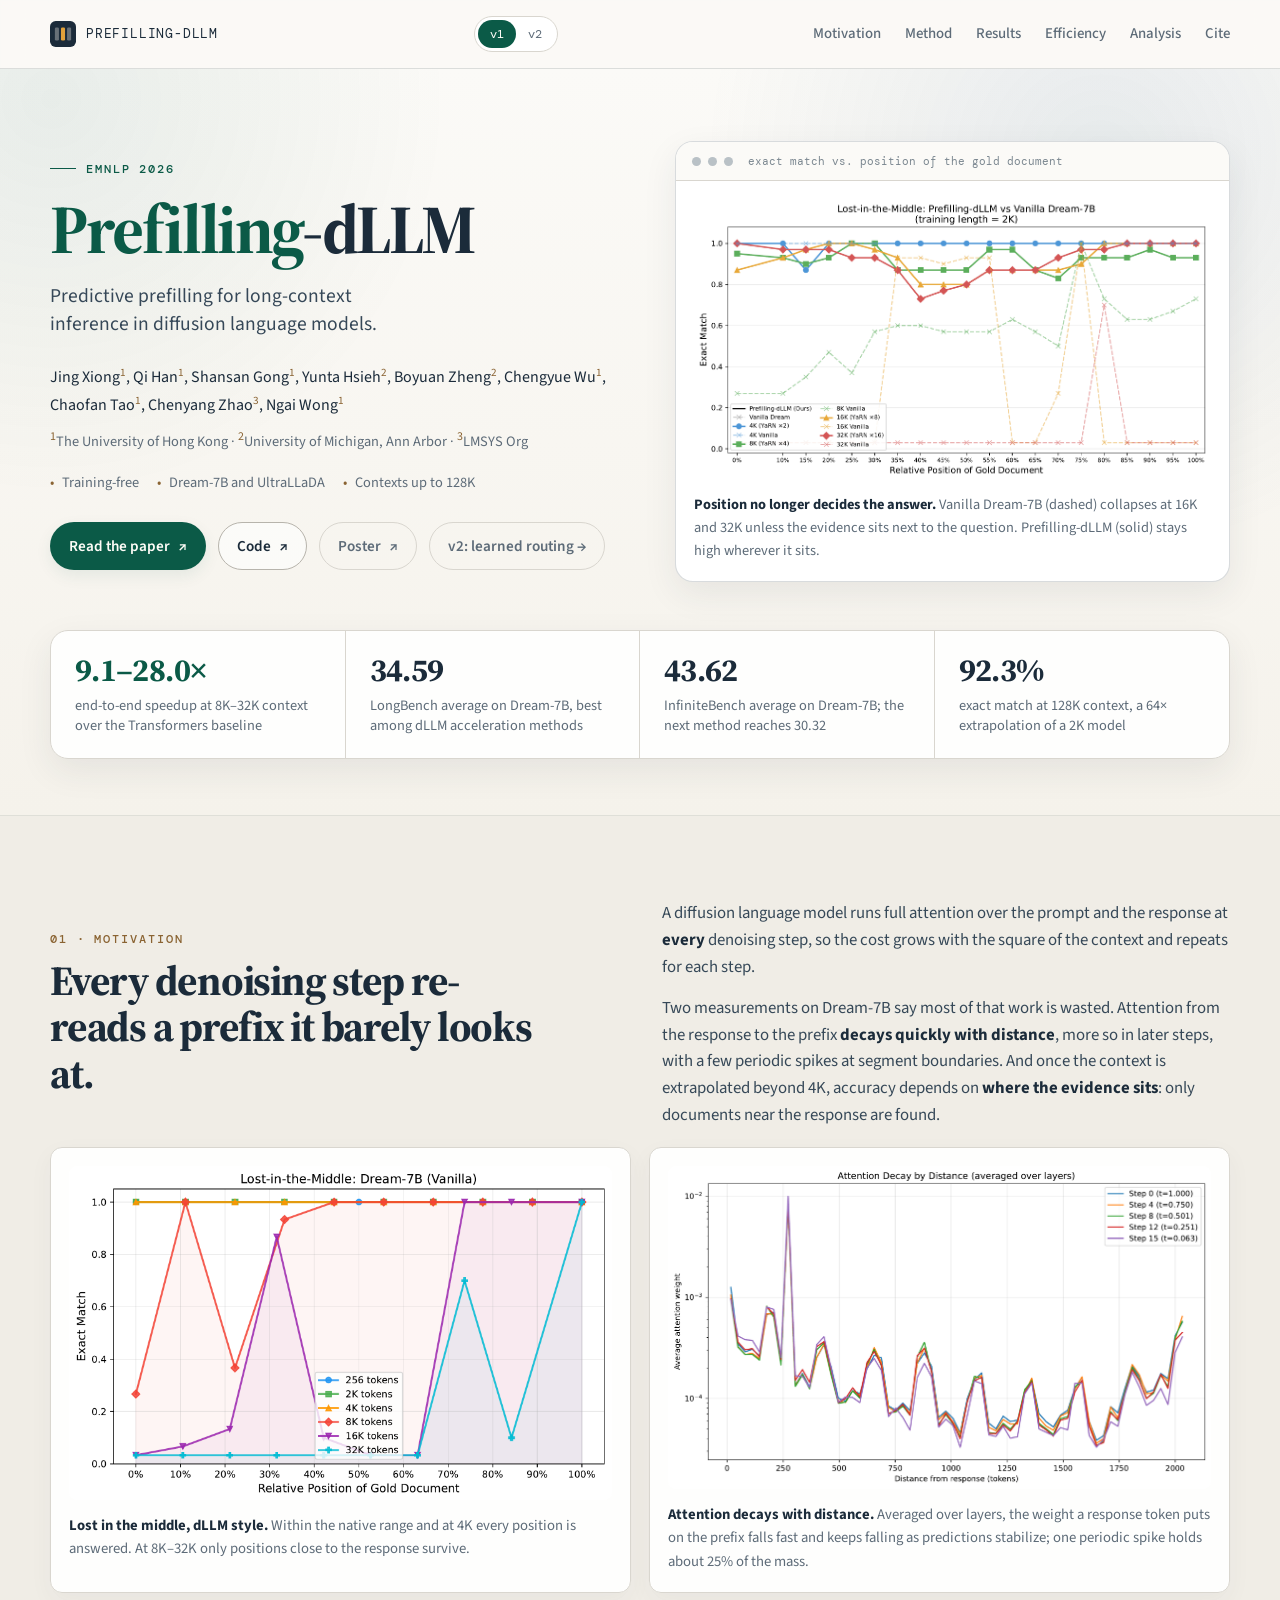
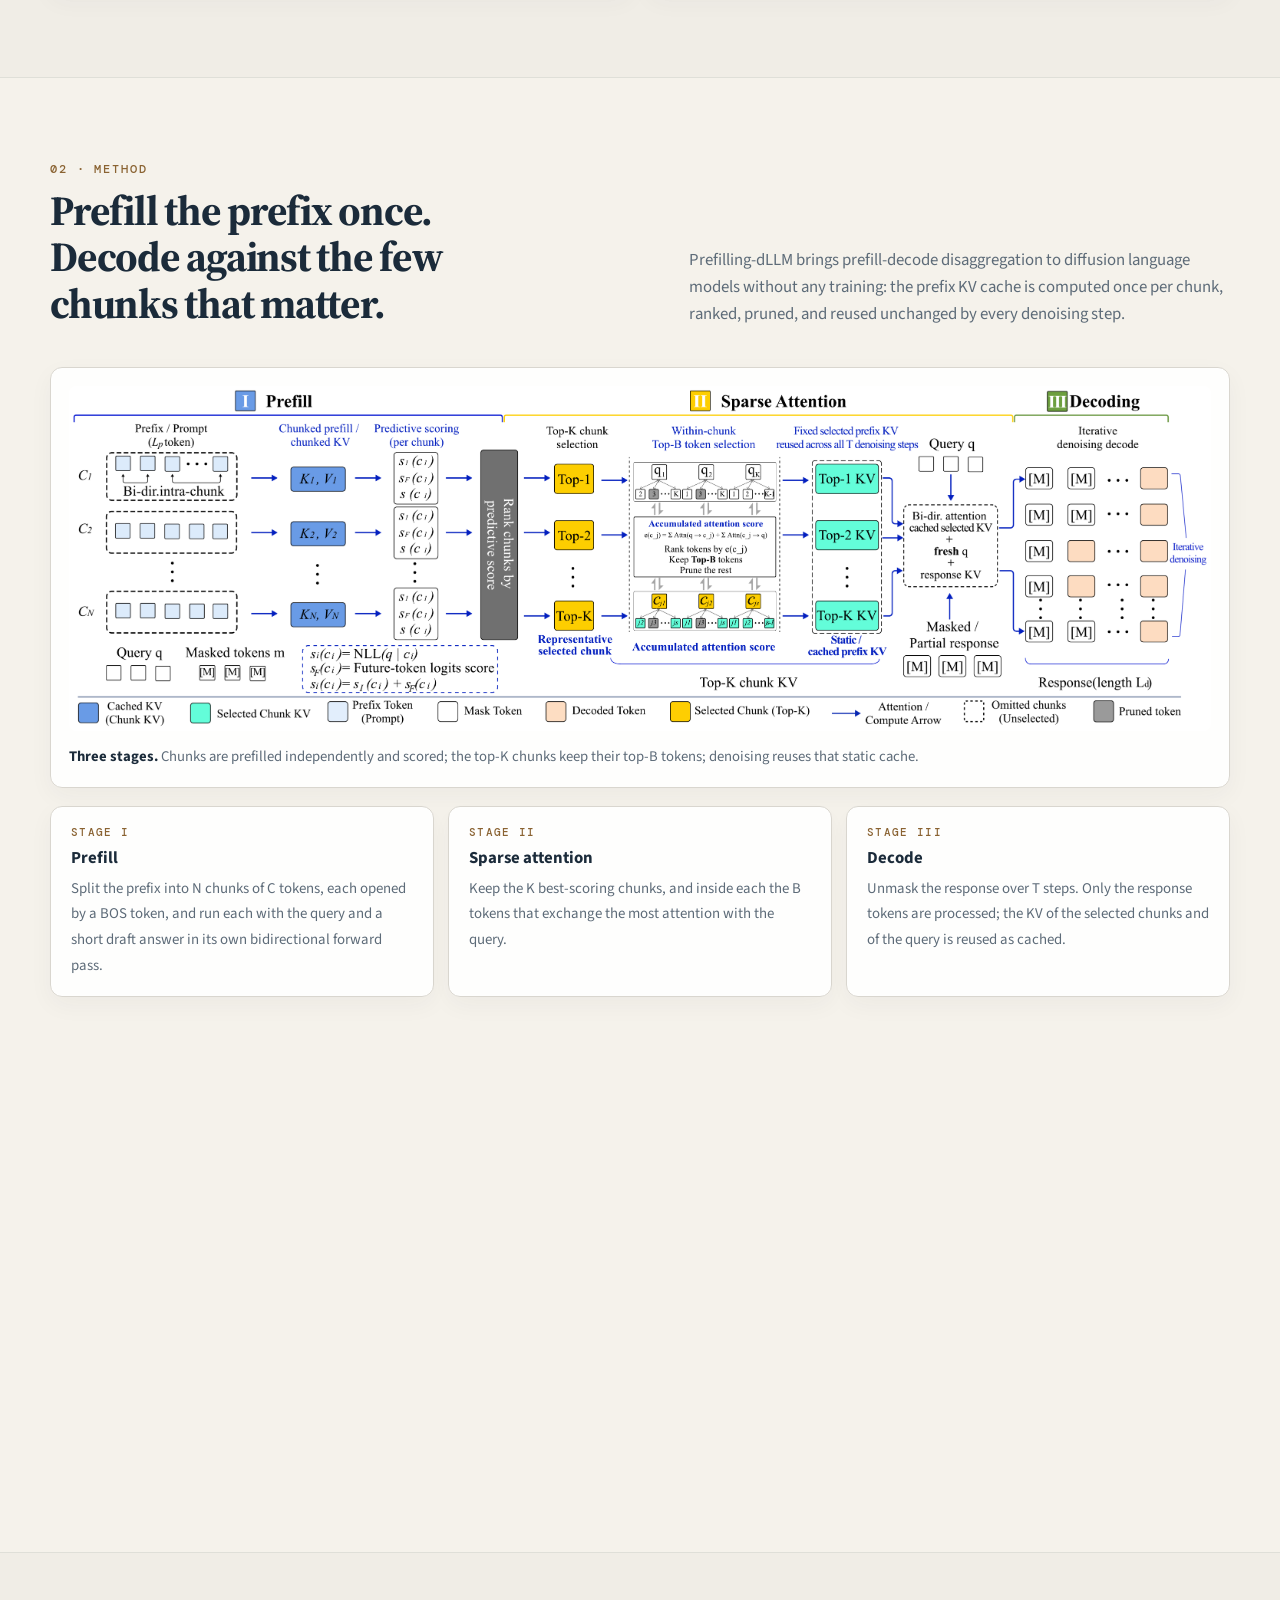
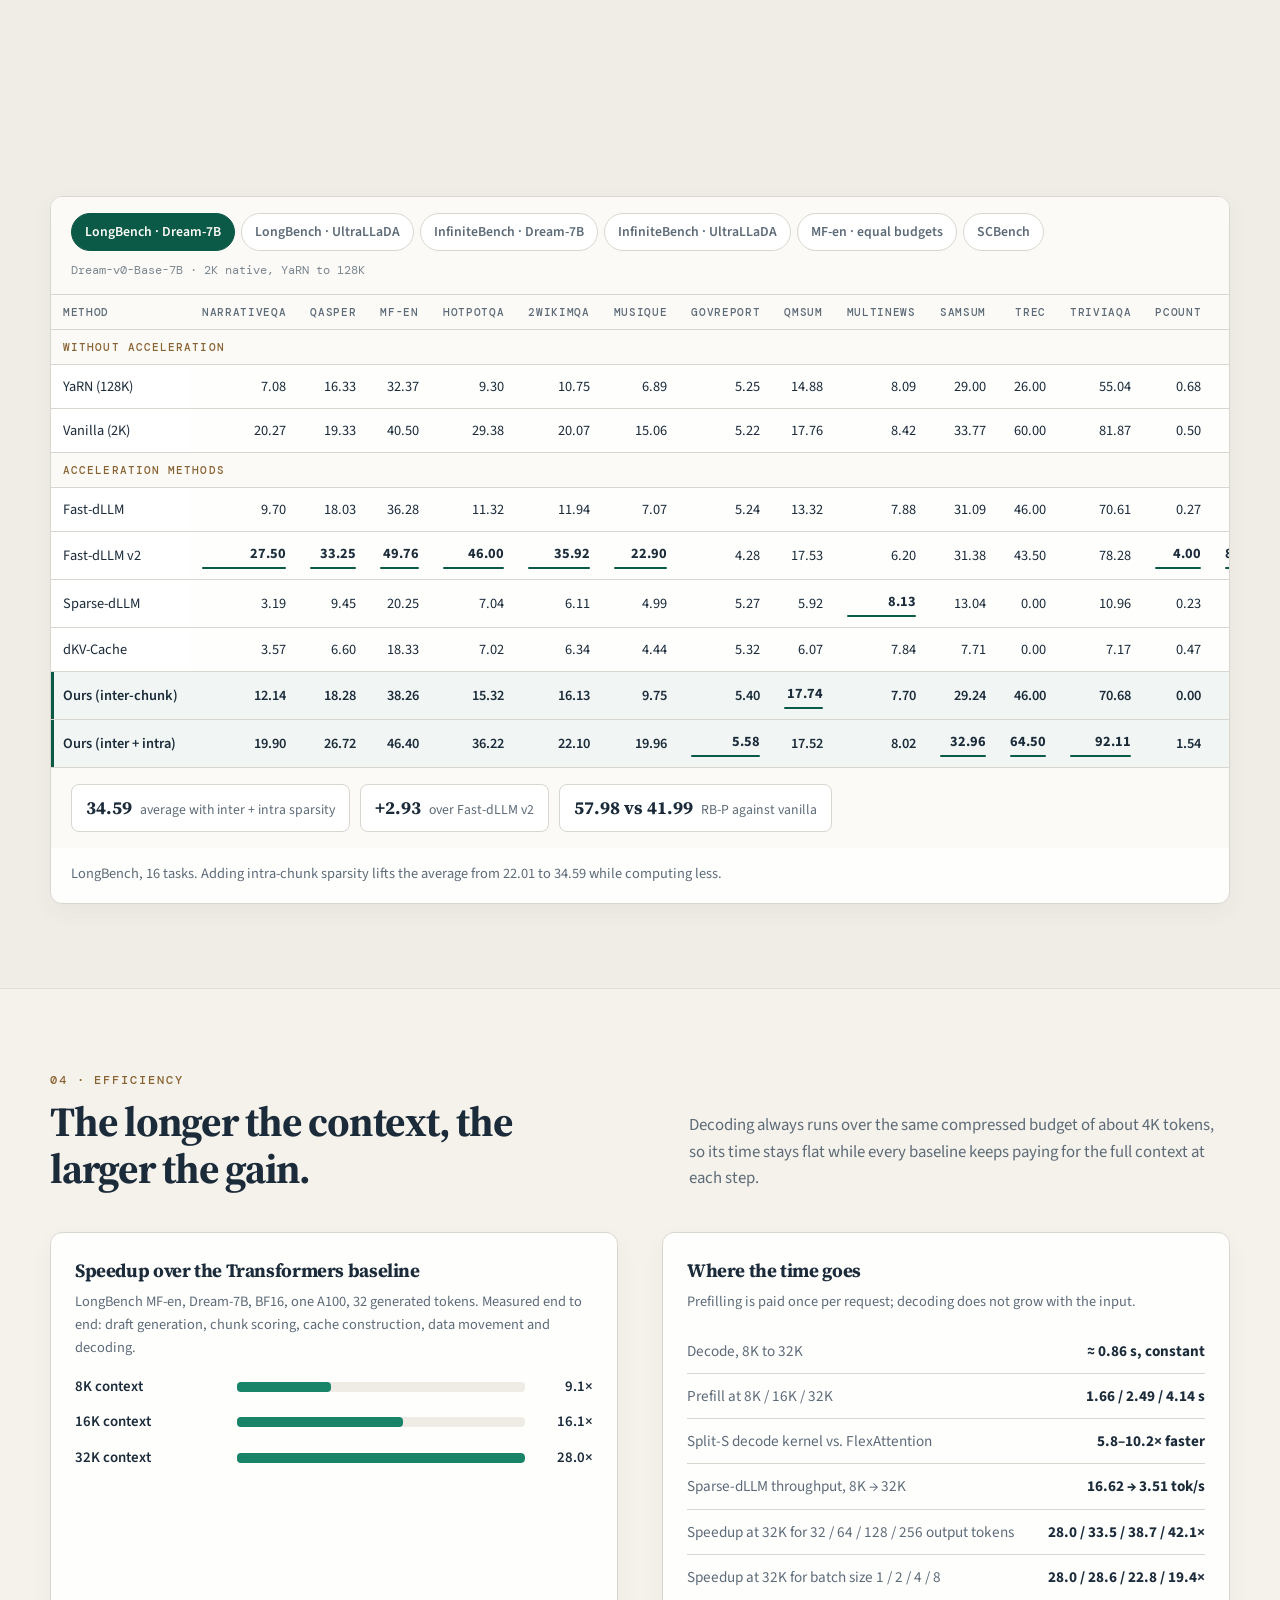
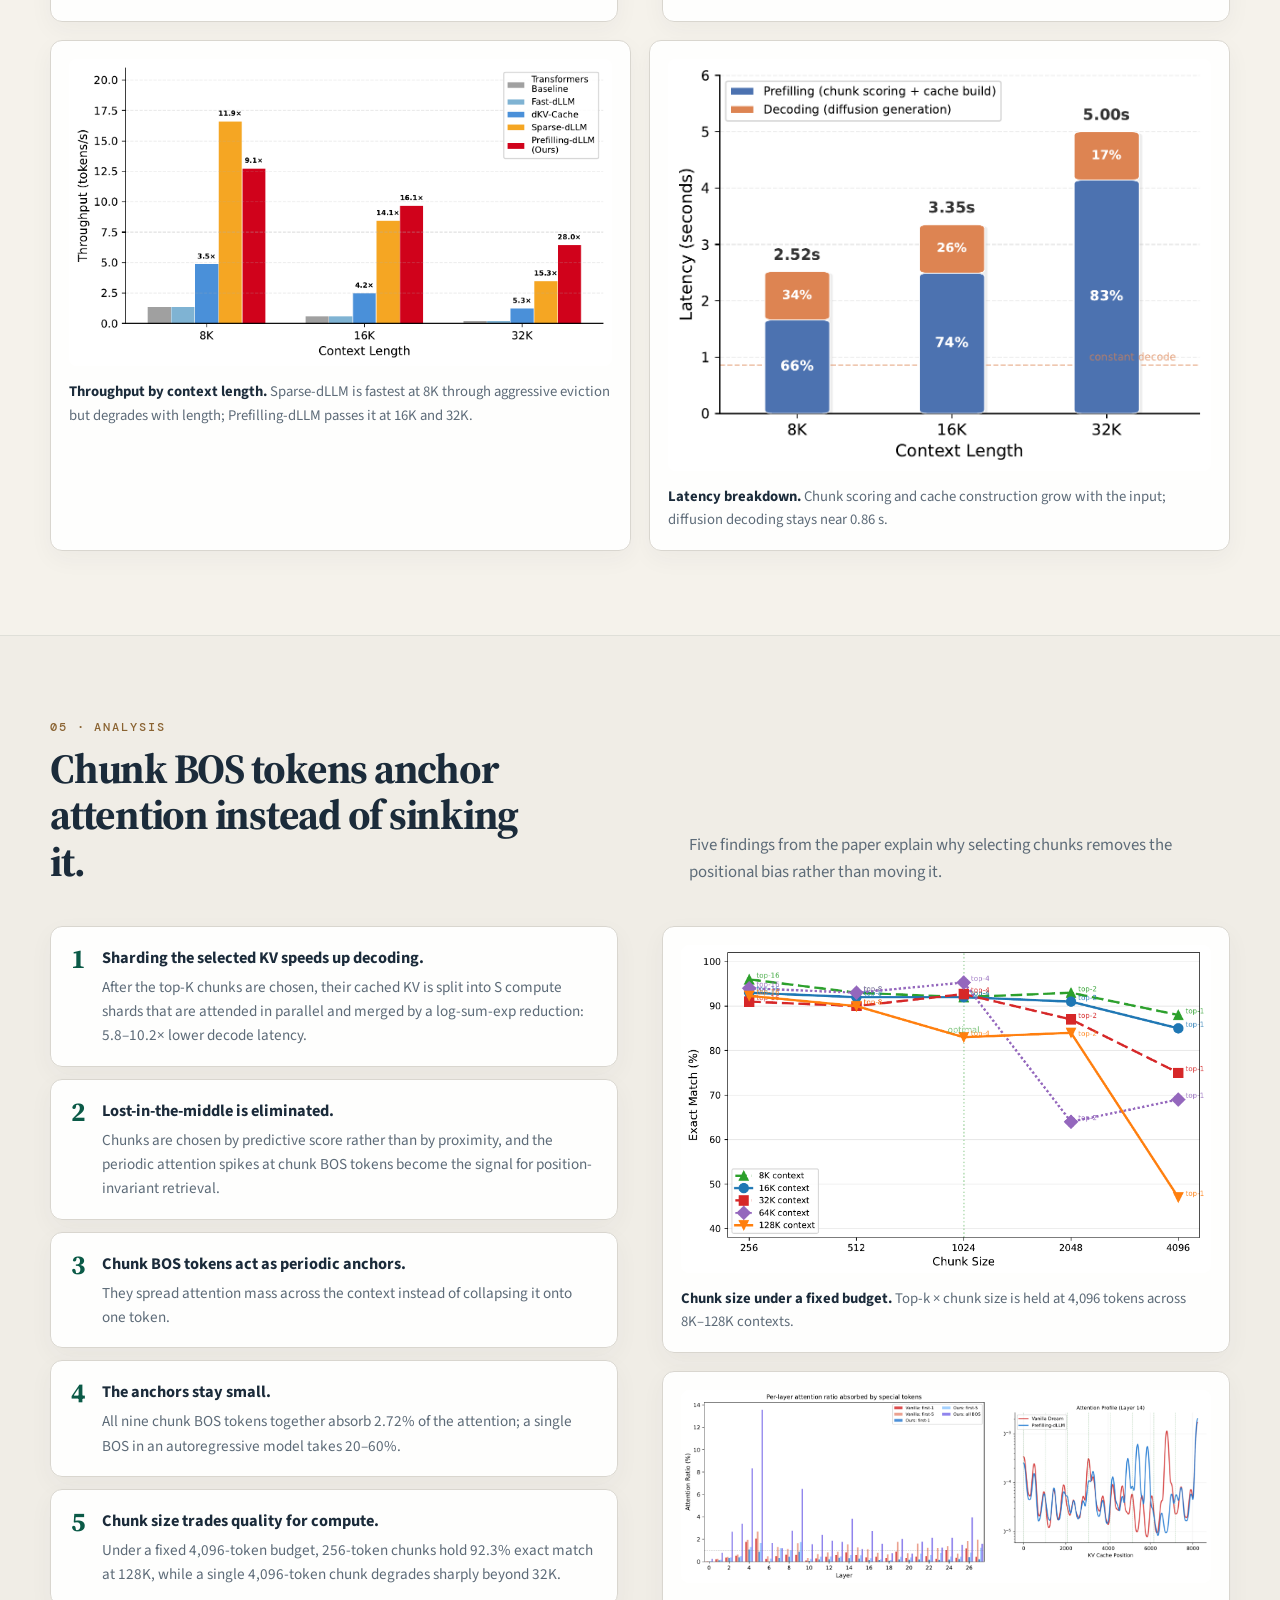
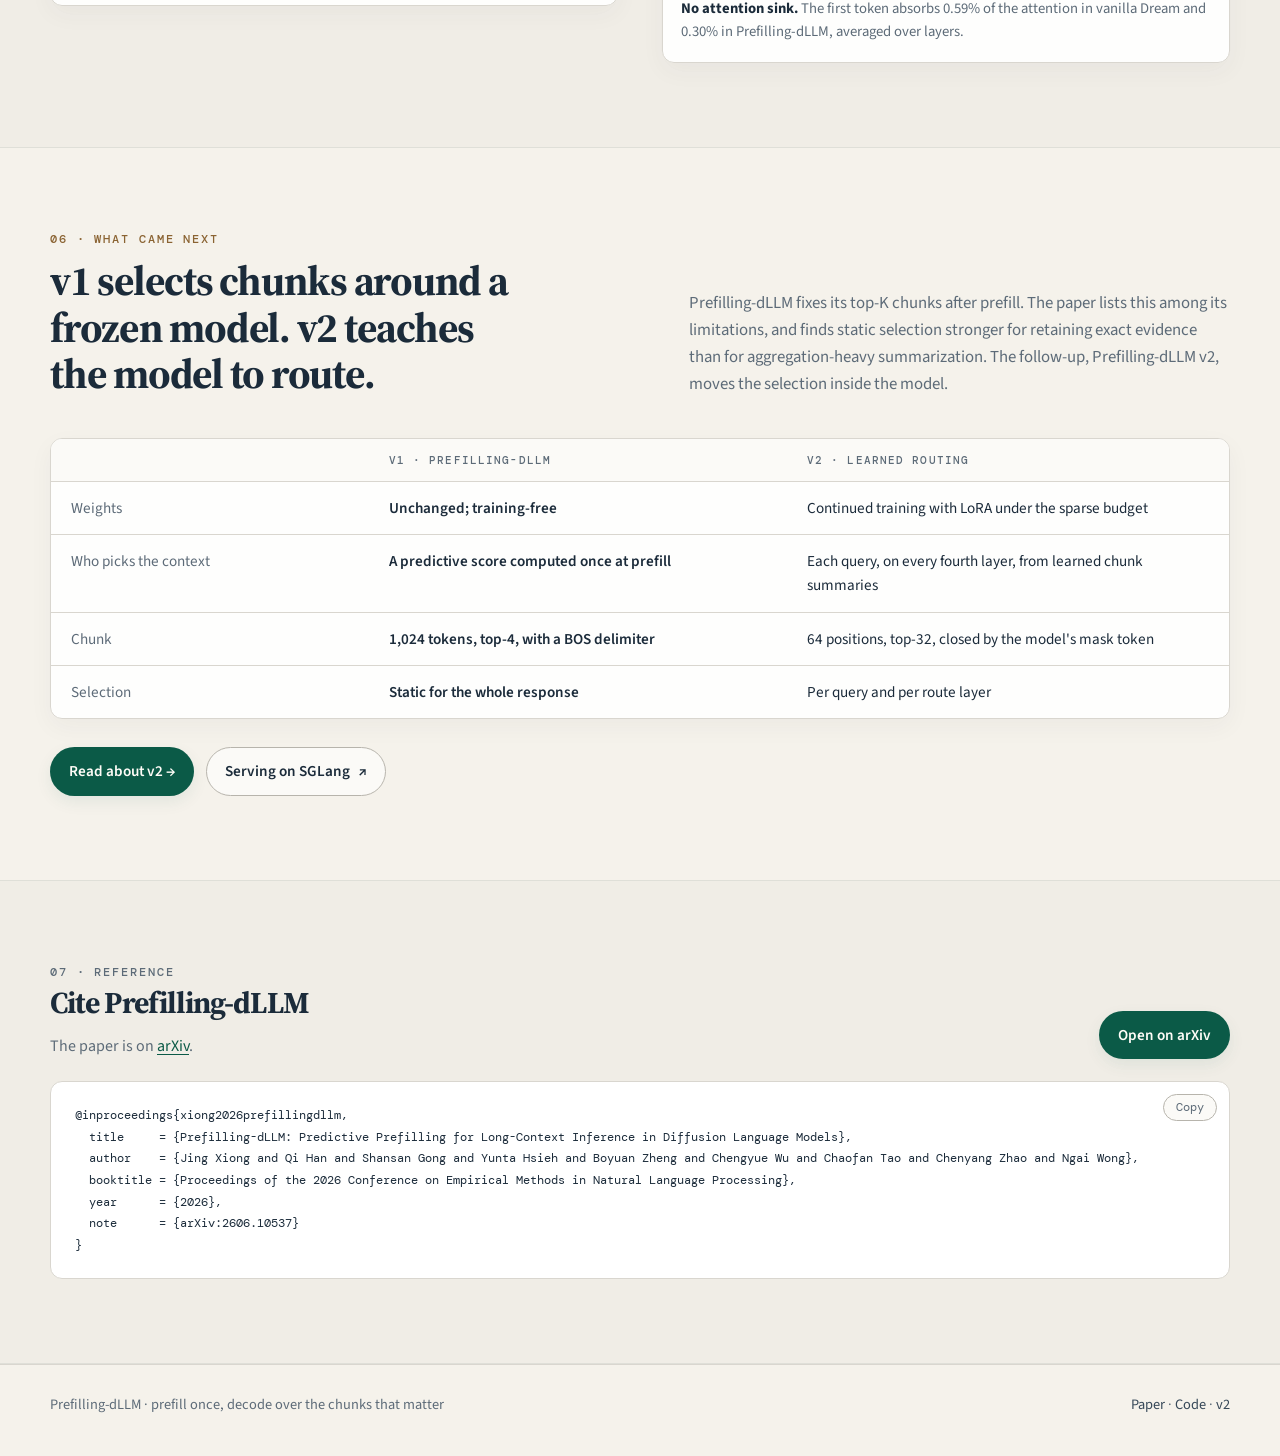
==== index.html @ 4549645a "Add the Prefilling-dLLM project page Two static pages that share one stylesheet and script:  - index" ====
<!doctype html>
<html lang="en">
<head>
  <meta charset="utf-8">
  <meta name="viewport" content="width=device-width, initial-scale=1">
  <meta name="description" content="Prefilling-dLLM: a training-free prefill-decode framework that caches chunked prefix KV once and decodes diffusion language models over the top-K chunks.">
  <meta name="theme-color" content="#f5f2eb">
  <title>Prefilling-dLLM · Predictive Prefilling for Long-Context Diffusion LMs</title>
  <link rel="icon" type="image/svg+xml" href="./static/images/mark.svg">
  <link rel="stylesheet" href="./static/css/site.css?v=2">
</head>
<body class="v1">
  <header class="site-nav">
    <div class="nav-inner">
      <a class="brand" href="#top" aria-label="Prefilling-dLLM home">
        <img src="./static/images/mark.svg" alt="">
        <span>Prefilling-dLLM</span>
      </a>
      <div class="version-switch" aria-label="Paper version">
        <a href="./" aria-current="page">v1</a>
        <a href="./v2/">v2</a>
      </div>
      <button class="nav-toggle" type="button" aria-label="Toggle navigation" aria-expanded="false"><span></span></button>
      <nav class="nav-links" aria-label="Primary navigation">
        <a href="#motivation">Motivation</a>
        <a href="#method">Method</a>
        <a href="#results">Results</a>
        <a href="#efficiency">Efficiency</a>
        <a href="#analysis">Analysis</a>
        <a href="#cite">Cite</a>
      </nav>
    </div>
  </header>

  <main id="top">
    <section class="hero">
      <div class="hero-inner hero-grid">
        <div class="hero-copy reveal">
          <p class="eyebrow">EMNLP 2026</p>
          <h1><span class="accent">Prefilling</span>-dLLM</h1>
          <p class="hero-subtitle">Predictive prefilling for long-context inference in diffusion language models.</p>
          <p class="author-list" aria-label="Authors">
            Jing Xiong<sup>1</sup>, Qi Han<sup>1</sup>, Shansan Gong<sup>1</sup>, Yunta Hsieh<sup>2</sup>, Boyuan Zheng<sup>2</sup>,
            Chengyue Wu<sup>1</sup>, Chaofan Tao<sup>1</sup>, Chenyang Zhao<sup>3</sup>, Ngai Wong<sup>1</sup>
          </p>
          <p class="affiliations"><sup>1</sup>The University of Hong Kong · <sup>2</sup>University of Michigan, Ann Arbor · <sup>3</sup>LMSYS Org</p>
          <div class="hero-meta" aria-label="Paper facts">
            <span>Training-free</span>
            <span>Dream-7B and UltraLLaDA</span>
            <span>Contexts up to 128K</span>
          </div>
          <div class="hero-actions">
            <a class="button button-primary" href="https://arxiv.org/abs/2606.10537" target="_blank" rel="noopener noreferrer">Read the paper <span aria-hidden="true">↗</span></a>
            <a class="button button-ghost" href="https://github.com/menik1126/Prefilling-dLLM" target="_blank" rel="noopener noreferrer">Code <span aria-hidden="true">↗</span></a>
            <a class="button button-subtle" href="./static/files/prefilling-dllm-poster.pdf" target="_blank" rel="noopener">Poster <span aria-hidden="true">↗</span></a>
            <a class="button button-subtle" href="./v2/">v2: learned routing →</a>
          </div>
        </div>

        <div class="hero-visual reveal">
          <div class="visual-shell">
            <div class="window-bar" aria-hidden="true">
              <span class="window-dot"></span><span class="window-dot"></span><span class="window-dot"></span>
              <span class="window-label">exact match vs. position of the gold document</span>
            </div>
            <figure>
              <img src="./static/images/v1/lim-ours.png" alt="Exact-match accuracy by gold-document position for Prefilling-dLLM (solid lines) and vanilla Dream-7B (dashed lines) at 4K to 32K context">
              <figcaption class="visual-caption"><strong>Position no longer decides the answer.</strong> Vanilla Dream-7B (dashed) collapses at 16K and 32K unless the evidence sits next to the question. Prefilling-dLLM (solid) stays high wherever it sits.</figcaption>
            </figure>
          </div>
        </div>
      </div>

      <div class="stat-strip reveal" aria-label="Headline results">
        <div class="stat"><span class="stat-value"><em>9.1–28.0×</em></span><span class="stat-label">end-to-end speedup at 8K–32K context over the Transformers baseline</span></div>
        <div class="stat"><span class="stat-value">34.59</span><span class="stat-label">LongBench average on Dream-7B, best among dLLM acceleration methods</span></div>
        <div class="stat"><span class="stat-value">43.62</span><span class="stat-label">InfiniteBench average on Dream-7B; the next method reaches 30.32</span></div>
        <div class="stat"><span class="stat-value">92.3%</span><span class="stat-label">exact match at 128K context, a 64× extrapolation of a 2K model</span></div>
      </div>
    </section>

    <section class="section section-band" id="motivation">
      <div class="section-inner">
        <div class="split-grid">
          <div class="reveal">
            <p class="section-kicker">01 · Motivation</p>
            <h2 class="section-title">Every denoising step re-reads a prefix it barely looks at.</h2>
          </div>
          <div class="prose reveal">
            <p>A diffusion language model runs full attention over the prompt and the response at <strong>every</strong> denoising step, so the cost grows with the square of the context and repeats for each step.</p>
            <p>Two measurements on Dream-7B say most of that work is wasted. Attention from the response to the prefix <strong>decays quickly with distance</strong>, more so in later steps, with a few periodic spikes at segment boundaries. And once the context is extrapolated beyond 4K, accuracy depends on <strong>where the evidence sits</strong>: only documents near the response are found.</p>
          </div>
        </div>
        <div class="figure-grid">
          <figure class="figure-card card reveal">
            <img src="./static/images/v1/lim-vanilla.png" alt="Exact match of vanilla Dream-7B by relative position of the gold document, for context lengths from 256 tokens to 32K">
            <figcaption><strong>Lost in the middle, dLLM style.</strong> Within the native range and at 4K every position is answered. At 8K–32K only positions close to the response survive.</figcaption>
          </figure>
          <figure class="figure-card card reveal">
            <img src="./static/images/v1/attention-decay.png" alt="Average attention weight from response tokens to prefix tokens as a function of distance, at five denoising steps">
            <figcaption><strong>Attention decays with distance.</strong> Averaged over layers, the weight a response token puts on the prefix falls fast and keeps falling as predictions stabilize; one periodic spike holds about 25% of the mass.</figcaption>
          </figure>
        </div>
      </div>
    </section>

    <section class="section" id="method">
      <div class="section-inner">
        <div class="section-heading-row reveal">
          <div>
            <p class="section-kicker">02 · Method</p>
            <h2 class="section-title">Prefill the prefix once. Decode against the few chunks that matter.</h2>
          </div>
          <p class="section-intro">Prefilling-dLLM brings prefill-decode disaggregation to diffusion language models without any training: the prefix KV cache is computed once per chunk, ranked, pruned, and reused unchanged by every denoising step.</p>
        </div>

        <figure class="figure-card card reveal">
          <img src="./static/images/v1/pipeline.png" alt="Overview of Prefilling-dLLM: chunked prefill with predictive scoring, top-K chunk and top-B token selection, and iterative denoising over the cached KV">
          <figcaption><strong>Three stages.</strong> Chunks are prefilled independently and scored; the top-K chunks keep their top-B tokens; denoising reuses that static cache.</figcaption>
        </figure>

        <div class="step-row" aria-label="Stages">
          <div class="step card reveal"><span class="step-no">STAGE I</span><strong>Prefill</strong><span class="step-text">Split the prefix into N chunks of C tokens, each opened by a BOS token, and run each with the query and a short draft answer in its own bidirectional forward pass.</span></div>
          <div class="step card reveal"><span class="step-no">STAGE II</span><strong>Sparse attention</strong><span class="step-text">Keep the K best-scoring chunks, and inside each the B tokens that exchange the most attention with the query.</span></div>
          <div class="step card reveal"><span class="step-no">STAGE III</span><strong>Decode</strong><span class="step-text">Unmask the response over T steps. Only the response tokens are processed; the KV of the selected chunks and of the query is reused as cached.</span></div>
        </div>

        <div class="complexity card reveal" aria-label="Complexity">
          <span>O((L<sub>p</sub> + L<sub>q</sub> + L<sub>d</sub>)² · T)</span>
          <span class="arrow" aria-hidden="true">→</span>
          <span>O(N(C + L<sub>q</sub> + |m|)² + (L<sub>d</sub>² + K·C) · T)</span>
          <span class="note">The first term is chunk scoring and cache construction with the query and the draft answer m; the second is denoising over the selected prefix cache. The per-step cost no longer depends on the prefix length L<sub>p</sub>.</span>
        </div>

        <div class="feature-grid">
          <article class="feature-card card reveal"><span class="feature-index">/ 01</span><h3>Predictive score</h3><p>A chunk is ranked by how well it predicts the query and a short draft answer: the self-information of the query given the chunk, plus the likelihood of pseudo-labels from one denoising pass. Both are length-normalized and weighted equally.</p><p class="formula">s(c) = s<sub>I</sub>(c) + s<sub>P</sub>(c)</p></article>
          <article class="feature-card card reveal"><span class="feature-index">/ 02</span><h3>Inter-chunk sparsity</h3><p>Only the top-K chunks take part in decoding, with K much smaller than N. The main Dream-7B setting keeps 4 chunks of 1,024 tokens whatever the input length.</p></article>
          <article class="feature-card card reveal"><span class="feature-index">/ 03</span><h3>Intra-chunk sparsity</h3><p>Inside a selected chunk, tokens are ranked by the attention they exchange with the query in both directions, and the top B = 512 stay in the cache.</p></article>
        </div>
      </div>
    </section>

    <section class="section section-band" id="results">
      <div class="section-inner">
        <div class="section-heading-row reveal">
          <div>
            <p class="section-kicker">03 · Results</p>
            <h2 class="section-title">Sparser attention, better answers.</h2>
          </div>
          <p class="section-intro">In autoregressive models sparse attention usually costs quality. Here, dropping most of the prefix raises it. Pick a benchmark and a base model; the underline marks the best acceleration method in each column.</p>
        </div>

        <div class="table-shell card reveal" data-table="main">
          <div class="table-toolbar">
            <div class="tabs" role="tablist" aria-label="Benchmark" data-role="tabs"></div>
            <span class="table-note"></span>
          </div>
          <div class="table-wrap"><table class="results-table" aria-label="Benchmark scores"></table></div>
          <div class="table-summary" aria-label="Summary of the selected table"></div>
          <div class="table-caption"></div>
        </div>
      </div>
    </section>

    <section class="section" id="efficiency">
      <div class="section-inner">
        <div class="section-heading-row reveal">
          <div>
            <p class="section-kicker">04 · Efficiency</p>
            <h2 class="section-title">The longer the context, the larger the gain.</h2>
          </div>
          <p class="section-intro">Decoding always runs over the same compressed budget of about 4K tokens, so its time stays flat while every baseline keeps paying for the full context at each step.</p>
        </div>

        <div class="split-grid" style="align-items: stretch;">
          <div class="bar-block card reveal">
            <h3>Speedup over the Transformers baseline</h3>
            <p class="bar-sub">LongBench MF-en, Dream-7B, BF16, one A100, 32 generated tokens. Measured end to end: draft generation, chunk scoring, cache construction, data movement and decoding.</p>
            <ul class="bar-list" aria-label="Speedup by context length">
              <li class="bar-item is-ours"><span class="bar-name">8K context</span><div class="bar" title="9.1×"><i style="width: 32.5%"></i></div><span class="bar-value">9.1×</span></li>
              <li class="bar-item is-ours"><span class="bar-name">16K context</span><div class="bar" title="16.1×"><i style="width: 57.5%"></i></div><span class="bar-value">16.1×</span></li>
              <li class="bar-item is-ours"><span class="bar-name">32K context</span><div class="bar" title="28.0×"><i style="width: 100%"></i></div><span class="bar-value">28.0×</span></li>
            </ul>
          </div>
          <div class="bar-block card reveal">
            <h3>Where the time goes</h3>
            <p class="bar-sub">Prefilling is paid once per request; decoding does not grow with the input.</p>
            <div class="mini-metric"><span>Decode, 8K to 32K</span><strong>≈ 0.86 s, constant</strong></div>
            <div class="mini-metric"><span>Prefill at 8K / 16K / 32K</span><strong>1.66 / 2.49 / 4.14 s</strong></div>
            <div class="mini-metric"><span>Split-S decode kernel vs. FlexAttention</span><strong>5.8–10.2× faster</strong></div>
            <div class="mini-metric"><span>Sparse-dLLM throughput, 8K → 32K</span><strong>16.62 → 3.51 tok/s</strong></div>
            <div class="mini-metric"><span>Speedup at 32K for 32 / 64 / 128 / 256 output tokens</span><strong>28.0 / 33.5 / 38.7 / 42.1×</strong></div>
            <div class="mini-metric"><span>Speedup at 32K for batch size 1 / 2 / 4 / 8</span><strong>28.0 / 28.6 / 22.8 / 19.4×</strong></div>
          </div>
        </div>

        <div class="figure-grid">
          <figure class="figure-card card reveal">
            <img src="./static/images/v1/throughput.png" alt="Throughput in tokens per second at 8K, 16K and 32K context for the Transformers baseline, Fast-dLLM, dKV-Cache, Sparse-dLLM and Prefilling-dLLM">
            <figcaption><strong>Throughput by context length.</strong> Sparse-dLLM is fastest at 8K through aggressive eviction but degrades with length; Prefilling-dLLM passes it at 16K and 32K.</figcaption>
          </figure>
          <figure class="figure-card card reveal">
            <img src="./static/images/v1/latency-breakdown.png" alt="Latency of Prefilling-dLLM split into prefilling and decoding at 8K, 16K and 32K context">
            <figcaption><strong>Latency breakdown.</strong> Chunk scoring and cache construction grow with the input; diffusion decoding stays near 0.86 s.</figcaption>
          </figure>
        </div>
      </div>
    </section>

    <section class="section section-band" id="analysis">
      <div class="section-inner">
        <div class="section-heading-row reveal">
          <div>
            <p class="section-kicker">05 · Analysis</p>
            <h2 class="section-title">Chunk BOS tokens anchor attention instead of sinking it.</h2>
          </div>
          <p class="section-intro">Five findings from the paper explain why selecting chunks removes the positional bias rather than moving it.</p>
        </div>

        <div class="split-grid" style="align-items: start;">
          <ol class="finding-list reveal">
            <li class="finding card"><span class="finding-no">1</span><strong>Sharding the selected KV speeds up decoding.</strong><span class="finding-text">After the top-K chunks are chosen, their cached KV is split into S compute shards that are attended in parallel and merged by a log-sum-exp reduction: 5.8–10.2× lower decode latency.</span></li>
            <li class="finding card"><span class="finding-no">2</span><strong>Lost-in-the-middle is eliminated.</strong><span class="finding-text">Chunks are chosen by predictive score rather than by proximity, and the periodic attention spikes at chunk BOS tokens become the signal for position-invariant retrieval.</span></li>
            <li class="finding card"><span class="finding-no">3</span><strong>Chunk BOS tokens act as periodic anchors.</strong><span class="finding-text">They spread attention mass across the context instead of collapsing it onto one token.</span></li>
            <li class="finding card"><span class="finding-no">4</span><strong>The anchors stay small.</strong><span class="finding-text">All nine chunk BOS tokens together absorb 2.72% of the attention; a single BOS in an autoregressive model takes 20–60%.</span></li>
            <li class="finding card"><span class="finding-no">5</span><strong>Chunk size trades quality for compute.</strong><span class="finding-text">Under a fixed 4,096-token budget, 256-token chunks hold 92.3% exact match at 128K, while a single 4,096-token chunk degrades sharply beyond 32K.</span></li>
          </ol>
          <div class="reveal" style="display: grid; gap: 18px;">
            <figure class="figure-card card">
              <img src="./static/images/v1/chunk-size.png" alt="Exact match on the lost-in-the-middle benchmark by chunk size from 256 to 4096 tokens, for contexts from 8K to 128K">
              <figcaption><strong>Chunk size under a fixed budget.</strong> Top-k × chunk size is held at 4,096 tokens across 8K–128K contexts.</figcaption>
            </figure>
            <figure class="figure-card card">
              <img src="./static/images/v1/attention-sink.png" alt="Left: per-layer share of attention absorbed by the first token, the first five tokens and all chunk BOS tokens. Right: attention profile at layer 14 with chunk BOS positions marked">
              <figcaption><strong>No attention sink.</strong> The first token absorbs 0.59% of the attention in vanilla Dream and 0.30% in Prefilling-dLLM, averaged over layers.</figcaption>
            </figure>
          </div>
        </div>
      </div>
    </section>

    <section class="section" id="next">
      <div class="section-inner">
        <div class="section-heading-row reveal">
          <div>
            <p class="section-kicker">06 · What came next</p>
            <h2 class="section-title">v1 selects chunks around a frozen model. v2 teaches the model to route.</h2>
          </div>
          <p class="section-intro">Prefilling-dLLM fixes its top-K chunks after prefill. The paper lists this among its limitations, and finds static selection stronger for retaining exact evidence than for aggregation-heavy summarization. The follow-up, Prefilling-dLLM v2, moves the selection inside the model.</p>
        </div>
        <div class="compare card reveal" aria-label="v1 compared with v2">
          <div class="compare-row compare-head"><span></span><span>v1 · Prefilling-dLLM</span><span>v2 · Learned routing</span></div>
          <div class="compare-row"><span>Weights</span><span class="is-here" data-label="v1">Unchanged; training-free</span><span data-label="v2">Continued training with LoRA under the sparse budget</span></div>
          <div class="compare-row"><span>Who picks the context</span><span class="is-here" data-label="v1">A predictive score computed once at prefill</span><span data-label="v2">Each query, on every fourth layer, from learned chunk summaries</span></div>
          <div class="compare-row"><span>Chunk</span><span class="is-here" data-label="v1">1,024 tokens, top-4, with a BOS delimiter</span><span data-label="v2">64 positions, top-32, closed by the model's mask token</span></div>
          <div class="compare-row"><span>Selection</span><span class="is-here" data-label="v1">Static for the whole response</span><span data-label="v2">Per query and per route layer</span></div>
        </div>
        <div class="hero-actions">
          <a class="button button-primary" href="./v2/">Read about v2 →</a>
          <a class="button button-ghost" href="https://github.com/menik1126/prefilling-dllm/tree/codex/true-batch-prefill" target="_blank" rel="noopener noreferrer">Serving on SGLang <span aria-hidden="true">↗</span></a>
        </div>
      </div>
    </section>

    <section class="section section-band" id="cite">
      <div class="section-inner">
        <div class="citation-card reveal">
          <div>
            <p class="section-kicker">07 · Reference</p>
            <h2>Cite Prefilling-dLLM</h2>
            <p>The paper is on <a class="inline-link" href="https://arxiv.org/abs/2606.10537" target="_blank" rel="noopener noreferrer">arXiv</a>.</p>
          </div>
          <a class="button button-primary" href="https://arxiv.org/abs/2606.10537" target="_blank" rel="noopener noreferrer">Open on arXiv</a>
        </div>
        <pre class="bibtex reveal"><button id="copy-bibtex" class="copy-button" type="button">Copy</button><code id="bibtex-source">@inproceedings{xiong2026prefillingdllm,
  title     = {Prefilling-dLLM: Predictive Prefilling for Long-Context Inference in Diffusion Language Models},
  author    = {Jing Xiong and Qi Han and Shansan Gong and Yunta Hsieh and Boyuan Zheng and Chengyue Wu and Chaofan Tao and Chenyang Zhao and Ngai Wong},
  booktitle = {Proceedings of the 2026 Conference on Empirical Methods in Natural Language Processing},
  year      = {2026},
  note      = {arXiv:2606.10537}
}</code></pre>
      </div>
    </section>
  </main>

  <footer class="footer">
    <div class="footer-inner">
      <span>Prefilling-dLLM · prefill once, decode over the chunks that matter</span>
      <span><a href="https://arxiv.org/abs/2606.10537" target="_blank" rel="noopener noreferrer">Paper</a> · <a href="https://github.com/menik1126/Prefilling-dLLM" target="_blank" rel="noopener noreferrer">Code</a> · <a href="./v2/">v2</a></span>
    </div>
  </footer>

  <script>
    (function () {
      var longbench = ['NarrativeQA', 'Qasper', 'MF-en', 'HotpotQA', '2WikiMQA', 'Musique', 'GovReport', 'QMSum', 'MultiNews', 'SAMSum', 'TREC', 'TriviaQA', 'PCount', 'PRe', 'LCC', 'RB-P', 'Avg'];
      var infinite = ['Passkey', 'Number', 'KV', 'LongBook', 'Math', 'Code', 'Avg'];
      window.PAGE = { tables: { main: { tabs: [
        {
          label: 'LongBench · Dream-7B', columns: longbench, digits: 2, lastIsAverage: true,
          note: 'Dream-v0-Base-7B · 2K native, YaRN to 128K',
          groups: [
            { label: 'Without acceleration', rows: [
              { name: 'YaRN (128K)', values: [7.08, 16.33, 32.37, 9.30, 10.75, 6.89, 5.25, 14.88, 8.09, 29.00, 26.00, 55.04, 0.68, 7.40, 26.28, 31.44, 17.92] },
              { name: 'Vanilla (2K)', values: [20.27, 19.33, 40.50, 29.38, 20.07, 15.06, 5.22, 17.76, 8.42, 33.77, 60.00, 81.87, 0.50, 16.50, 46.95, 41.99, 28.60] }
            ] },
            { label: 'Acceleration methods', rank: true, rows: [
              { name: 'Fast-dLLM', values: [9.70, 18.03, 36.28, 11.32, 11.94, 7.07, 5.24, 13.32, 7.88, 31.09, 46.00, 70.61, 0.27, 3.50, 24.62, 29.23, 20.38] },
              { name: 'Fast-dLLM v2', values: [27.50, 33.25, 49.76, 46.00, 35.92, 22.90, 4.28, 17.53, 6.20, 31.38, 43.50, 78.28, 4.00, 88.50, 10.41, 7.12, 31.66] },
              { name: 'Sparse-dLLM', values: [3.19, 9.45, 20.25, 7.04, 6.11, 4.99, 5.27, 5.92, 8.13, 13.04, 0.00, 10.96, 0.23, 2.62, 17.01, 22.46, 8.54] },
              { name: 'dKV-Cache', values: [3.57, 6.60, 18.33, 7.02, 6.34, 4.44, 5.32, 6.07, 7.84, 7.71, 0.00, 7.17, 0.47, 1.60, 14.74, 19.92, 7.32] },
              { name: 'Ours (inter-chunk)', ours: true, values: [12.14, 18.28, 38.26, 15.32, 16.13, 9.75, 5.40, 17.74, 7.70, 29.24, 46.00, 70.68, 0.00, 13.75, 21.49, 30.23, 22.01] },
              { name: 'Ours (inter + intra)', ours: true, values: [19.90, 26.72, 46.40, 36.22, 22.10, 19.96, 5.58, 17.52, 8.02, 32.96, 64.50, 92.11, 1.54, 76.02, 25.90, 57.98, 34.59] }
            ] }
          ],
          summary: [['34.59', 'average with inter + intra sparsity'], ['+2.93', 'over Fast-dLLM v2'], ['57.98 vs 41.99', 'RB-P against vanilla']],
          caption: 'LongBench, 16 tasks. Adding intra-chunk sparsity lifts the average from 22.01 to 34.59 while computing less.'
        },
        {
          label: 'LongBench · UltraLLaDA', columns: longbench, digits: 2, lastIsAverage: true,
          note: 'UltraLLaDA · native 128K',
          groups: [
            { label: 'Without acceleration', rows: [
              { name: 'Vanilla (128K)', values: [17.04, 22.71, 33.20, 15.98, 16.71, 12.20, 5.38, 17.30, 8.00, 37.10, 79.50, 90.53, 1.48, 96.08, 67.77, 54.97, 36.00] }
            ] },
            { label: 'Acceleration methods', rank: true, rows: [
              { name: 'Fast-dLLM', values: [22.03, 21.58, 37.31, 17.31, 16.97, 11.04, 5.30, 17.71, 8.20, 33.18, 79.50, 90.53, 1.36, 94.47, 66.08, 53.10, 35.98] },
              { name: 'Sparse-dLLM', values: [21.30, 23.16, 35.43, 19.08, 19.27, 15.39, 5.35, 17.51, 8.26, 35.37, 77.50, 91.43, 0.73, 97.58, 66.89, 52.57, 36.68] },
              { name: 'dKV-Cache', values: [17.86, 22.36, 32.99, 17.89, 18.39, 14.25, 5.41, 17.18, 8.04, 36.30, 80.50, 90.53, 1.48, 94.88, 67.96, 54.61, 36.29] },
              { name: 'Ours (inter-chunk)', ours: true, values: [12.27, 22.40, 39.94, 22.21, 23.48, 9.64, 5.33, 17.85, 8.48, 34.33, 67.00, 88.16, 2.38, 90.91, 65.10, 62.67, 35.64] },
              { name: 'Ours (inter + intra)', ours: true, values: [17.07, 24.71, 36.07, 21.57, 17.87, 14.30, 5.21, 18.12, 8.46, 34.43, 77.50, 92.50, 2.50, 96.91, 66.92, 58.20, 37.02] }
            ] }
          ],
          summary: [['37.02', 'average with inter + intra sparsity'], ['9 of 16', 'tasks where one of the two variants is best'], ['39.94 vs 37.31', 'MF-en against the best baseline']],
          caption: 'On a model that is natively 128K the margins are smaller, and the two variants together still lead on 9 of the 16 tasks.'
        },
        {
          label: 'InfiniteBench · Dream-7B', columns: infinite, digits: 2, lastIsAverage: true,
          note: 'contexts beyond 128K tokens · accuracy (%)',
          groups: [
            { label: 'Without acceleration', rows: [
              { name: 'YaRN (128K)', values: [0.00, 0.00, 0.00, 6.11, 3.43, 7.87, 2.90] },
              { name: 'Vanilla (2K)', values: [1.69, 2.54, 0.00, 35.81, 34.57, 0.00, 12.44] }
            ] },
            { label: 'Acceleration methods', rank: true, rows: [
              { name: 'Fast-dLLM', values: [0.17, 3.05, 0.00, 8.73, 3.43, 8.38, 3.96] },
              { name: 'Fast-dLLM v2', values: [27.12, 27.12, 0.00, 57.21, 24.29, 46.19, 30.32] },
              { name: 'Sparse-dLLM', values: [39.32, 25.59, 0.00, 1.31, 3.43, 3.81, 12.24] },
              { name: 'dKV-Cache', values: [0.51, 0.00, 0.00, 5.68, 4.00, 3.05, 2.21] },
              { name: 'Ours (inter + intra)', ours: true, values: [95.42, 70.00, 0.00, 53.71, 24.57, 18.02, 43.62] }
            ] }
          ],
          summary: [['43.62', 'average accuracy'], ['+13.30', 'over Fast-dLLM v2'], ['95.42', 'passkey retrieval']],
          caption: 'InfiniteBench. The gain comes mostly from retrieval: passkey 95.42 and number 70.00. Every dLLM method scores zero on KV retrieval; long-context autoregressive baselines on LLaMA3-8B reach only 9.40 and 3.60.'
        },
        {
          label: 'InfiniteBench · UltraLLaDA', columns: infinite, digits: 2, lastIsAverage: true,
          note: 'contexts beyond 128K tokens · accuracy (%)',
          groups: [
            { label: 'Without acceleration', rows: [
              { name: 'Vanilla (128K)', values: [12.99, 2.45, 0.00, 8.86, 10.43, 0.00, 5.79] }
            ] },
            { label: 'Acceleration methods', rank: true, rows: [
              { name: 'Fast-dLLM', values: [16.10, 6.61, 0.00, 7.86, 14.29, 0.25, 7.52] },
              { name: 'Sparse-dLLM', values: [8.14, 2.37, 0.00, 5.24, 7.43, 1.52, 4.12] },
              { name: 'dKV-Cache', values: [5.82, 6.75, 0.00, 8.30, 16.00, 0.00, 6.15] },
              { name: 'Ours (inter + intra)', ours: true, values: [13.22, 30.00, 0.00, 14.41, 26.00, 1.52, 14.19] }
            ] }
          ],
          summary: [['14.19', 'average accuracy'], ['+6.67', 'over Fast-dLLM'], ['30.00', 'number retrieval']],
          caption: 'InfiniteBench on UltraLLaDA.'
        },
        {
          label: 'MF-en · equal budgets', columns: ['Selected tokens', 'MF-en'], digits: 2, rowHeader: 'Context selection',
          note: 'LongBench MF-en · 150 examples',
          groups: [
            { label: 'Dream-7B', rank: true, rows: [
              { name: 'BM25', values: ['2K', 41.28] },
              { name: 'BM25', values: ['4K', 38.41] },
              { name: 'Ours (inter-chunk)', ours: true, values: ['4K', 38.26] },
              { name: 'Ours (inter + intra)', ours: true, values: ['2K', 46.40] }
            ] },
            { label: 'UltraLLaDA', rank: true, rows: [
              { name: 'BM25', values: ['2K', 33.96] },
              { name: 'BM25', values: ['4K', 35.13] },
              { name: 'Ours (inter-chunk)', ours: true, values: ['2K', 39.94] },
              { name: 'Ours (inter + intra)', ours: true, values: ['4K', 36.07] }
            ] }
          ],
          caption: 'Predictive selection against BM25 retrieval at matched selected-token budgets, with the same base model generating. It wins clearly with intra-chunk sparsity on Dream-7B and with inter-chunk selection on UltraLLaDA; BM25 stays competitive elsewhere.'
        },
        {
          label: 'SCBench', columns: ['Overall acc.', 'Overall F1', 'Passkey acc.', 'Summary F1'], digits: 4,
          note: 'Summary-with-Needles · 8K selected context tokens',
          groups: [
            { rank: true, rows: [
              { name: 'BM25 + Vanilla', values: [0.2875, 0.4490, 0.5750, 0.3230] },
              { name: 'BM25 + Fast-dLLM v1', values: [0.3125, 0.5074, 0.6250, 0.3898] },
              { name: 'BM25 + dKV-Cache', values: [0.3000, 0.4746, 0.6000, 0.3492] },
              { name: 'BM25 + Sparse-dLLM', values: [0.2875, 0.4477, 0.5750, 0.3204] },
              { name: 'Ours', ours: true, values: [0.3250, 0.4996, 0.6500, 0.3492] }
            ] }
          ],
          caption: 'A task that needs both a summary and needle retrieval. Ours is best on overall and passkey accuracy; BM25 + Fast-dLLM v1 has the higher F1 scores, so static selection is weaker when the answer aggregates the whole document.'
        }
      ] } } };
    })();
  </script>
  <script src="./static/js/site.js?v=2"></script>
</body>
</html>
---- static/css/site.css ----
@import url('https://fonts.googleapis.com/css2?family=DM+Mono:wght@400;500&family=Source+Sans+3:wght@400;500;600;700&family=Source+Serif+4:opsz,wght@8..60,600;8..60,700&display=swap');

/* Paper-poster palette shared by the Prefilling-dLLM pages. */
:root {
  --ink: #1b2b3a;
  --ink-soft: #364858;
  --muted: #5d6b78;
  --muted-2: #7b8790;
  --paper: #f5f2eb;
  --paper-2: #fbfaf7;
  --band: #efece5;
  --surface: #ffffff;
  --line: #d9d6cf;
  --line-strong: #b7b4ac;
  --accent: #0b5a47;
  --accent-strong: #08463a;
  --accent-wash: rgba(11, 90, 71, 0.08);
  --accent-2: #8a6332;
  --neutral-mark: #b4b1a8;
  --mark: #1a8468;
  --shadow: 0 12px 34px rgba(42, 52, 60, 0.08);
  --radius-lg: 18px;
  --radius-md: 12px;
  --radius-sm: 8px;
  --mono: 'DM Mono', ui-monospace, SFMono-Regular, Menlo, Consolas, monospace;
  --serif: 'Source Serif 4', Georgia, serif;
  --sans: 'Source Sans 3', -apple-system, BlinkMacSystemFont, 'Segoe UI', sans-serif;
}

body.v2 {
  --accent: #2f5d86;
  --accent-strong: #244a6c;
  --accent-wash: rgba(47, 93, 134, 0.08);
  --accent-2: #9b3f47;
  --mark: #3274b5;
}

* { box-sizing: border-box; }
html { scroll-behavior: smooth; }

body {
  margin: 0;
  background: var(--paper);
  color: var(--ink);
  font-family: var(--sans);
  font-size: 16px;
  line-height: 1.6;
  overflow-x: hidden;
}

body::before {
  content: '';
  position: fixed;
  inset: 0;
  pointer-events: none;
  opacity: 0.28;
  background-image: linear-gradient(rgba(53, 99, 138, 0.06) 1px, transparent 1px),
    linear-gradient(90deg, rgba(53, 99, 138, 0.06) 1px, transparent 1px);
  background-size: 48px 48px;
  -webkit-mask-image: linear-gradient(to bottom, #000, transparent 80%);
  mask-image: linear-gradient(to bottom, #000, transparent 80%);
  z-index: -1;
}

a { color: inherit; text-decoration: none; }
button { font: inherit; }
img { max-width: 100%; display: block; }
code { font-family: var(--mono); font-size: 0.88em; }

:focus-visible { outline: 2px solid var(--accent); outline-offset: 3px; border-radius: 4px; }

/* Navigation ------------------------------------------------------------- */
.site-nav {
  position: sticky;
  top: 0;
  z-index: 20;
  border-bottom: 1px solid rgba(27, 43, 58, 0.14);
  background: rgba(251, 250, 247, 0.92);
  backdrop-filter: blur(12px);
}

.nav-inner,
.hero-inner,
.section-inner,
.footer-inner {
  width: min(1180px, calc(100% - 48px));
  margin: 0 auto;
}

.nav-inner {
  min-height: 68px;
  display: flex;
  align-items: center;
  justify-content: space-between;
  gap: 20px;
}

.brand {
  display: inline-flex;
  align-items: center;
  gap: 10px;
  font-family: var(--mono);
  font-size: 0.84rem;
  letter-spacing: 0.06em;
  text-transform: uppercase;
  white-space: nowrap;
}
.brand img { width: 26px; height: 26px; }

.version-switch {
  display: inline-flex;
  padding: 3px;
  border: 1px solid var(--line);
  border-radius: 999px;
  background: var(--surface);
  font-family: var(--mono);
  font-size: 0.74rem;
}
.version-switch a {
  padding: 5px 12px;
  border-radius: 999px;
  color: var(--muted);
  white-space: nowrap;
}
.version-switch a:hover { color: var(--accent); }
.version-switch a[aria-current='page'] { background: var(--accent); color: #fffdf8; }

.nav-links {
  display: flex;
  gap: 24px;
  color: var(--muted);
  font-size: 0.93rem;
  font-weight: 500;
}
.nav-links a:hover, .nav-links a:focus-visible { color: var(--accent); }

.nav-toggle {
  display: none;
  width: 42px;
  height: 42px;
  border: 1px solid var(--line);
  border-radius: 10px;
  background: var(--surface);
  cursor: pointer;
  position: relative;
}
.nav-toggle span, .nav-toggle::before, .nav-toggle::after {
  content: '';
  position: absolute;
  left: 11px;
  right: 11px;
  height: 2px;
  background: var(--accent);
}
.nav-toggle span { top: 20px; }
.nav-toggle::before { top: 13px; }
.nav-toggle::after { top: 27px; }

/* Hero ---------------------------------------------------------------------- */
.hero {
  position: relative;
  padding: 72px 0 56px;
  background:
    radial-gradient(circle at 86% 12%, rgba(53, 99, 138, 0.10), transparent 31%),
    radial-gradient(circle at 4% 4%, var(--accent-wash), transparent 28%),
    linear-gradient(180deg, var(--paper-2) 0%, var(--paper) 100%);
}

.hero-grid {
  display: grid;
  grid-template-columns: minmax(0, 1.02fr) minmax(0, 0.98fr);
  gap: 48px;
  align-items: center;
}

.eyebrow {
  display: inline-flex;
  align-items: center;
  gap: 10px;
  margin: 0 0 18px;
  color: var(--accent);
  font: 500 0.74rem/1.2 var(--mono);
  letter-spacing: 0.16em;
  text-transform: uppercase;
}
.eyebrow::before { content: ''; width: 26px; height: 1px; background: var(--accent); }

.hero h1 {
  margin: 0;
  font-family: var(--serif);
  font-size: clamp(2.5rem, 5.6vw, 4.3rem);
  line-height: 1.02;
  letter-spacing: -0.035em;
  font-weight: 700;
}
.hero h1 .accent { color: var(--accent); }

.hero-subtitle {
  margin: 18px 0 0;
  max-width: 34ch;
  color: var(--ink-soft);
  font-size: 1.22rem;
  line-height: 1.45;
}

.author-list { margin: 24px 0 0; font-size: 1rem; line-height: 1.75; }
.author-list sup { color: var(--accent-2); font-size: 0.7em; }
.affiliations { margin: 8px 0 0; color: var(--muted); font-size: 0.9rem; }
.affiliations sup { color: var(--accent-2); }

.hero-meta {
  display: flex;
  flex-wrap: wrap;
  gap: 8px 18px;
  margin: 18px 0 0;
  color: var(--muted);
  font-size: 0.9rem;
}
.hero-meta span::before { content: '•'; margin-right: 8px; color: var(--accent-2); }

.hero-actions { display: flex; flex-wrap: wrap; gap: 12px; margin-top: 28px; }

.button {
  display: inline-flex;
  align-items: center;
  gap: 8px;
  padding: 11px 18px;
  border: 1px solid transparent;
  border-radius: 999px;
  font-weight: 600;
  font-size: 0.95rem;
  cursor: pointer;
  transition: background 0.18s, border-color 0.18s, color 0.18s;
}
.button-primary { background: var(--accent); color: #fffdf8; box-shadow: 0 6px 16px var(--accent-wash); }
.button-primary:hover, .button-primary:focus-visible { background: var(--accent-strong); }
.button-ghost { border-color: var(--line-strong); background: rgba(255, 255, 255, 0.6); }
.button-ghost:hover, .button-ghost:focus-visible { border-color: var(--accent); color: var(--accent); }
.button-subtle { border-color: var(--line); color: var(--muted); }
.button-subtle:hover, .button-subtle:focus-visible { border-color: var(--accent); color: var(--accent); }

.visual-shell {
  border: 1px solid rgba(27, 43, 58, 0.17);
  border-radius: var(--radius-lg);
  background: var(--surface);
  box-shadow: var(--shadow);
  overflow: hidden;
}
.window-bar {
  display: flex;
  align-items: center;
  gap: 7px;
  padding: 12px 16px;
  border-bottom: 1px solid var(--line);
  background: var(--paper-2);
}
.window-dot { width: 9px; height: 9px; border-radius: 50%; background: #b9c1c6; }
.window-label { margin-left: 8px; color: var(--muted-2); font: 0.7rem var(--mono); }
.visual-shell figure { margin: 0; padding: 18px; }
.visual-shell img { width: 100%; border-radius: var(--radius-sm); }
.visual-caption { margin-top: 14px; color: var(--muted); font-size: 0.9rem; }
.visual-caption strong { color: var(--ink); }

/* Headline numbers: a row of hero figures, not a chart. */
.stat-strip {
  width: min(1180px, calc(100% - 48px));
  margin: 48px auto 0;
  display: grid;
  grid-template-columns: repeat(4, minmax(0, 1fr));
  border: 1px solid var(--line);
  border-radius: var(--radius-lg);
  background: rgba(255, 255, 255, 0.9);
  box-shadow: var(--shadow);
}
.stat { padding: 22px 24px; border-right: 1px solid var(--line); }
.stat:last-child { border-right: 0; }
.stat-value {
  display: block;
  font-family: var(--serif);
  font-size: 2rem;
  font-weight: 700;
  line-height: 1.1;
  letter-spacing: -0.02em;
  font-variant-numeric: tabular-nums;
}
.stat-value em { font-style: normal; color: var(--accent); }
.stat-label { display: block; margin-top: 8px; color: var(--muted); font-size: 0.9rem; line-height: 1.4; }

/* Sections ------------------------------------------------------------------ */
.section { padding: 84px 0; }
.section-band {
  background: rgba(239, 236, 229, 0.78);
  border-top: 1px solid rgba(27, 43, 58, 0.08);
  border-bottom: 1px solid rgba(27, 43, 58, 0.08);
}
.section-kicker {
  margin: 0 0 12px;
  color: var(--accent-2);
  font: 500 0.74rem/1.2 var(--mono);
  letter-spacing: 0.16em;
  text-transform: uppercase;
}
.section-title {
  margin: 0;
  max-width: 22ch;
  font-family: var(--serif);
  font-size: clamp(1.8rem, 3.4vw, 2.6rem);
  line-height: 1.12;
  letter-spacing: -0.03em;
}
.section-intro { margin: 0; color: var(--muted); font-size: 1.05rem; }
.section-heading-row {
  display: grid;
  grid-template-columns: minmax(0, 1.05fr) minmax(0, 0.95fr);
  gap: 40px;
  align-items: end;
  margin-bottom: 40px;
}

.prose p { margin: 0 0 14px; color: var(--ink-soft); font-size: 1.05rem; }
.prose p:last-child { margin-bottom: 0; }
.prose strong { color: var(--ink); }

.split-grid {
  display: grid;
  grid-template-columns: minmax(0, 1fr) minmax(0, 1fr);
  gap: 44px;
  align-items: center;
}

.card {
  border: 1px solid var(--line);
  border-radius: var(--radius-md);
  background: rgba(255, 255, 255, 0.9);
  box-shadow: 0 8px 24px rgba(42, 52, 60, 0.045);
}

.feature-grid { display: grid; grid-template-columns: repeat(3, minmax(0, 1fr)); gap: 18px; margin-top: 28px; }
.feature-grid.two { grid-template-columns: repeat(2, minmax(0, 1fr)); }
.feature-card { padding: 24px; }
.feature-index { color: var(--accent-2); font: 500 0.72rem var(--mono); letter-spacing: 0.1em; }
.feature-card h3 { margin: 10px 0 8px; font-family: var(--serif); font-size: 1.28rem; letter-spacing: -0.02em; line-height: 1.2; }
.feature-card p { margin: 0; color: var(--muted); font-size: 0.98rem; }
.feature-card .formula { margin-top: 12px; color: var(--ink-soft); font: 0.8rem var(--mono); }

.figure-card { margin: 0; padding: 18px; }
.figure-card img { width: 100%; border-radius: var(--radius-sm); background: #fff; }
.figure-card figcaption { margin-top: 14px; color: var(--muted); font-size: 0.92rem; }
.figure-card figcaption strong { color: var(--ink); }
.figure-grid { display: grid; grid-template-columns: repeat(2, minmax(0, 1fr)); gap: 18px; margin-top: 18px; }

.step-row { display: grid; grid-template-columns: repeat(3, minmax(0, 1fr)); gap: 14px; margin-top: 18px; }
.step { padding: 18px 20px; }
.step-no { display: block; color: var(--accent-2); font: 500 0.7rem var(--mono); letter-spacing: 0.12em; }
.step strong { display: block; margin: 6px 0 4px; font-size: 1.05rem; }
.step span.step-text { color: var(--muted); font-size: 0.93rem; }

.complexity {
  margin-top: 18px;
  padding: 18px 22px;
  display: flex;
  flex-wrap: wrap;
  align-items: center;
  gap: 10px 18px;
  font-family: var(--mono);
  font-size: 0.9rem;
}
.complexity .arrow { color: var(--accent-2); }
.complexity .note { flex-basis: 100%; color: var(--muted); font-family: var(--sans); font-size: 0.92rem; }

/* Result tables ------------------------------------------------------------- */
.table-shell { overflow: hidden; }
.table-toolbar {
  display: flex;
  flex-wrap: wrap;
  align-items: center;
  justify-content: space-between;
  gap: 12px 18px;
  padding: 16px 20px;
  border-bottom: 1px solid var(--line);
  background: var(--paper-2);
}
.tabs { display: flex; flex-wrap: wrap; gap: 6px; }
.tab {
  padding: 7px 13px;
  border: 1px solid var(--line);
  border-radius: 999px;
  background: var(--surface);
  color: var(--muted);
  font-size: 0.86rem;
  font-weight: 600;
  cursor: pointer;
}
.tab:hover, .tab:focus-visible { border-color: var(--accent); color: var(--accent); }
.tab.is-active { border-color: var(--accent); background: var(--accent); color: #fffdf8; }
.table-note { color: var(--muted-2); font: 0.72rem var(--mono); }

.table-wrap { overflow-x: auto; }
.results-table { width: 100%; border-collapse: collapse; font-size: 0.9rem; font-variant-numeric: tabular-nums; }
.results-table th, .results-table td { padding: 10px 12px; border-bottom: 1px solid var(--line); text-align: right; white-space: nowrap; }
.results-table th { color: var(--muted); font: 500 0.7rem var(--mono); letter-spacing: 0.06em; text-transform: uppercase; background: var(--paper-2); }
.results-table th:first-child, .results-table td:first-child {
  position: sticky;
  left: 0;
  text-align: left;
  background: var(--surface);
  box-shadow: 1px 0 0 var(--line);
}
.results-table th:first-child { background: var(--paper-2); }
.results-table tr:last-child td { border-bottom: 0; }
.results-table .group-row td {
  text-align: left;
  color: var(--accent-2);
  font: 500 0.68rem var(--mono);
  letter-spacing: 0.1em;
  text-transform: uppercase;
  background: var(--paper-2);
}
.results-table .ours td { background: #f1f6f4; font-weight: 600; }
body.v2 .results-table .ours td { background: #eff4f8; }
.results-table .ours td:first-child { box-shadow: inset 3px 0 0 var(--accent), 1px 0 0 var(--line); }
.results-table td.best { font-weight: 700; color: var(--ink); }
.results-table td.best::after { content: ''; display: block; height: 2px; margin-top: 2px; background: var(--accent); border-radius: 2px; }
.results-table .muted-cell { color: var(--muted-2); }
.results-table td.col-avg, .results-table th.col-avg { border-left: 1px solid var(--line); }

.table-summary { display: flex; flex-wrap: wrap; gap: 10px; padding: 16px 20px; border-top: 1px solid var(--line); background: var(--paper-2); }
.summary-chip { padding: 8px 14px; border: 1px solid var(--line); border-radius: var(--radius-sm); background: var(--surface); }
.summary-chip strong { font-family: var(--serif); font-size: 1.15rem; font-variant-numeric: tabular-nums; }
.summary-chip span { margin-left: 8px; color: var(--muted); font-size: 0.86rem; }
.table-caption { padding: 14px 20px 18px; color: var(--muted); font-size: 0.9rem; }

/* Findings and bar lists ------------------------------------------------------ */
.finding-list { display: grid; gap: 12px; margin: 0; padding: 0; list-style: none; }
.finding { padding: 18px 20px; display: grid; grid-template-columns: auto 1fr; gap: 4px 16px; }
.finding-no { grid-row: span 2; color: var(--accent); font-family: var(--serif); font-size: 1.7rem; font-weight: 700; line-height: 1; }
.finding strong { font-size: 1.02rem; }
.finding span.finding-text { color: var(--muted); font-size: 0.95rem; }

.bar-block { padding: 22px 24px; }
.bar-block h3 { margin: 0 0 4px; font-family: var(--serif); font-size: 1.18rem; letter-spacing: -0.02em; }
.bar-block .bar-sub { margin: 0 0 16px; color: var(--muted); font-size: 0.9rem; }
.bar-list { display: grid; gap: 12px; margin: 0; padding: 0; list-style: none; }
.bar-item { display: grid; grid-template-columns: minmax(96px, 150px) 1fr auto; align-items: center; gap: 12px; font-size: 0.93rem; }
.bar-item .bar-name { color: var(--ink-soft); }
.bar-item .bar-value { min-width: 56px; text-align: right; font-weight: 600; font-variant-numeric: tabular-nums; }
.bar { height: 10px; border-radius: 4px; background: var(--band); overflow: hidden; }
.bar i { display: block; height: 100%; border-radius: 0 4px 4px 0; background: var(--neutral-mark); }
.bar-item.is-ours .bar i { background: var(--mark); }
.bar-item.is-ours .bar-name { color: var(--ink); font-weight: 600; }
.bar-legend { display: flex; gap: 16px; margin-top: 14px; color: var(--muted); font-size: 0.82rem; }
.bar-legend i { display: inline-block; width: 10px; height: 10px; margin-right: 6px; border-radius: 2px; background: var(--neutral-mark); vertical-align: -1px; }
.bar-legend i.ours { background: var(--mark); }

.mini-metric { display: flex; justify-content: space-between; gap: 16px; padding: 10px 0; border-top: 1px solid var(--line); font-size: 0.95rem; }
.mini-metric:first-of-type { border-top: 0; }
.mini-metric span { color: var(--muted); }
.mini-metric strong { font-variant-numeric: tabular-nums; }

/* Version comparison ------------------------------------------------------------ */
.compare { overflow: hidden; }
.compare-row { display: grid; grid-template-columns: 0.9fr 1.2fr 1.2fr; gap: 16px; padding: 14px 20px; border-top: 1px solid var(--line); font-size: 0.95rem; }
.compare-row:first-child { border-top: 0; }
.compare-head { background: var(--paper-2); color: var(--muted); font: 500 0.7rem var(--mono); letter-spacing: 0.1em; text-transform: uppercase; }
.compare-row > span:first-child { color: var(--muted); }
.compare-row .is-here { color: var(--ink); font-weight: 600; }

/* What a query can see (v2) ------------------------------------------------------ */
.visibility { padding: 22px 24px 20px; }
.vis-controls { display: flex; flex-wrap: wrap; gap: 6px; margin-bottom: 18px; }
.vis-rows { display: grid; gap: 12px; }
.vis-row { display: grid; grid-template-columns: 58px 1fr; align-items: center; gap: 12px; opacity: 0.45; transition: opacity 0.2s; }
.vis-row.is-active { opacity: 1; }
.vis-name { font: 500 0.8rem var(--mono); }
.vis-cells { display: grid; grid-template-columns: repeat(17, minmax(0, 1fr)); gap: 3px; }
.vis-cell { position: relative; height: 26px; border-radius: 4px; background: var(--band); border: 1px solid transparent; }
.vis-cell.local { background: #8fc5bf; }
.vis-cell.selected { background: #e2a13a; }
.vis-cell.route { background: #b0555b; }
.vis-cell.summary { box-shadow: inset 0 3px 0 #6f6a5f; }
.vis-cell.query { border-color: var(--ink); }
.vis-cell.query::after, .vis-cell.route::after {
  position: absolute; inset: 0; display: grid; place-items: center;
  font: 500 0.62rem var(--mono); color: var(--ink);
}
.vis-cell.query::after { content: 'q'; }
.vis-cell.route::after { content: 'M'; color: #fffaf6; }
.vis-gap { grid-column: span 1; display: grid; place-items: center; color: var(--muted-2); font-size: 0.8rem; }
.vis-legend { display: flex; flex-wrap: wrap; gap: 8px 18px; margin-top: 16px; color: var(--muted); font-size: 0.84rem; }
.vis-legend i { display: inline-block; width: 12px; height: 12px; margin-right: 6px; border-radius: 3px; vertical-align: -2px; }
.vis-note { margin: 14px 0 0; min-height: 3.2em; color: var(--ink-soft); font-size: 0.97rem; }

/* Citation and footer -------------------------------------------------------------- */
.citation-card { display: flex; flex-wrap: wrap; align-items: flex-end; justify-content: space-between; gap: 20px; margin-bottom: 22px; }
.citation-card h2 { margin: 0 0 6px; font-family: var(--serif); font-size: 1.9rem; letter-spacing: -0.03em; }
.citation-card p { margin: 0; color: var(--muted); }
.inline-link { color: var(--accent); text-decoration: underline; text-underline-offset: 3px; }
.bibtex {
  position: relative;
  margin: 0;
  padding: 22px 24px;
  border: 1px solid var(--line);
  border-radius: var(--radius-md);
  background: var(--surface);
  overflow-x: auto;
  font: 0.82rem/1.65 var(--mono);
}
.copy-button {
  position: absolute;
  top: 12px;
  right: 12px;
  padding: 5px 12px;
  border: 1px solid var(--line-strong);
  border-radius: 999px;
  background: var(--paper-2);
  color: var(--muted);
  font: 0.72rem var(--mono);
  cursor: pointer;
}
.copy-button:hover, .copy-button:focus-visible { border-color: var(--accent); color: var(--accent); }

.footer { padding: 28px 0 40px; border-top: 1px solid var(--line); color: var(--muted); font-size: 0.9rem; }
.footer-inner { display: flex; flex-wrap: wrap; justify-content: space-between; gap: 10px 24px; }
.footer a { color: var(--ink-soft); }
.footer a:hover { color: var(--accent); }

/* Scroll reveal: content is visible without JavaScript. */
.js .reveal { opacity: 0; transform: translateY(14px); transition: opacity 0.5s ease, transform 0.5s ease; }
.js .reveal.is-visible { opacity: 1; transform: none; }

@media (max-width: 980px) {
  .hero-grid, .split-grid, .section-heading-row { grid-template-columns: 1fr; gap: 28px; }
  .feature-grid, .step-row { grid-template-columns: 1fr; }
  .feature-grid.two, .figure-grid { grid-template-columns: 1fr; }
  .stat-strip { grid-template-columns: repeat(2, minmax(0, 1fr)); }
  .stat:nth-child(2) { border-right: 0; }
  .stat:nth-child(-n + 2) { border-bottom: 1px solid var(--line); }
  .section-title { max-width: none; }
}

@media (max-width: 760px) {
  .nav-inner, .hero-inner, .section-inner, .footer-inner, .stat-strip { width: calc(100% - 32px); }
  .nav-inner { flex-wrap: wrap; padding: 10px 0; }
  .nav-toggle { display: block; }
  .nav-links { display: none; flex-basis: 100%; flex-direction: column; gap: 2px; padding: 6px 0 10px; }
  .nav-links.is-open { display: flex; }
  .nav-links a { padding: 8px 0; }
  .hero { padding: 44px 0 40px; }
  .section { padding: 56px 0; }
  .stat-strip { grid-template-columns: 1fr; }
  .stat { border-right: 0; border-bottom: 1px solid var(--line); }
  .stat:last-child { border-bottom: 0; }
  .compare-row { grid-template-columns: 1fr; gap: 4px; }
  .compare-head { display: none; }
  .compare-row > span[data-label]::before { content: attr(data-label) ' · '; color: var(--muted-2); font: 0.7rem var(--mono); }
  .bar-item { grid-template-columns: minmax(84px, 110px) 1fr auto; }
  .vis-cells { gap: 2px; }
  .vis-cell { height: 20px; }
  .brand span.brand-long { display: none; }
}

@media (prefers-reduced-motion: reduce) {
  html { scroll-behavior: auto; }
  .js .reveal { opacity: 1; transform: none; transition: none; }
  .vis-row { transition: none; }
}

[hidden] { display: none !important; }
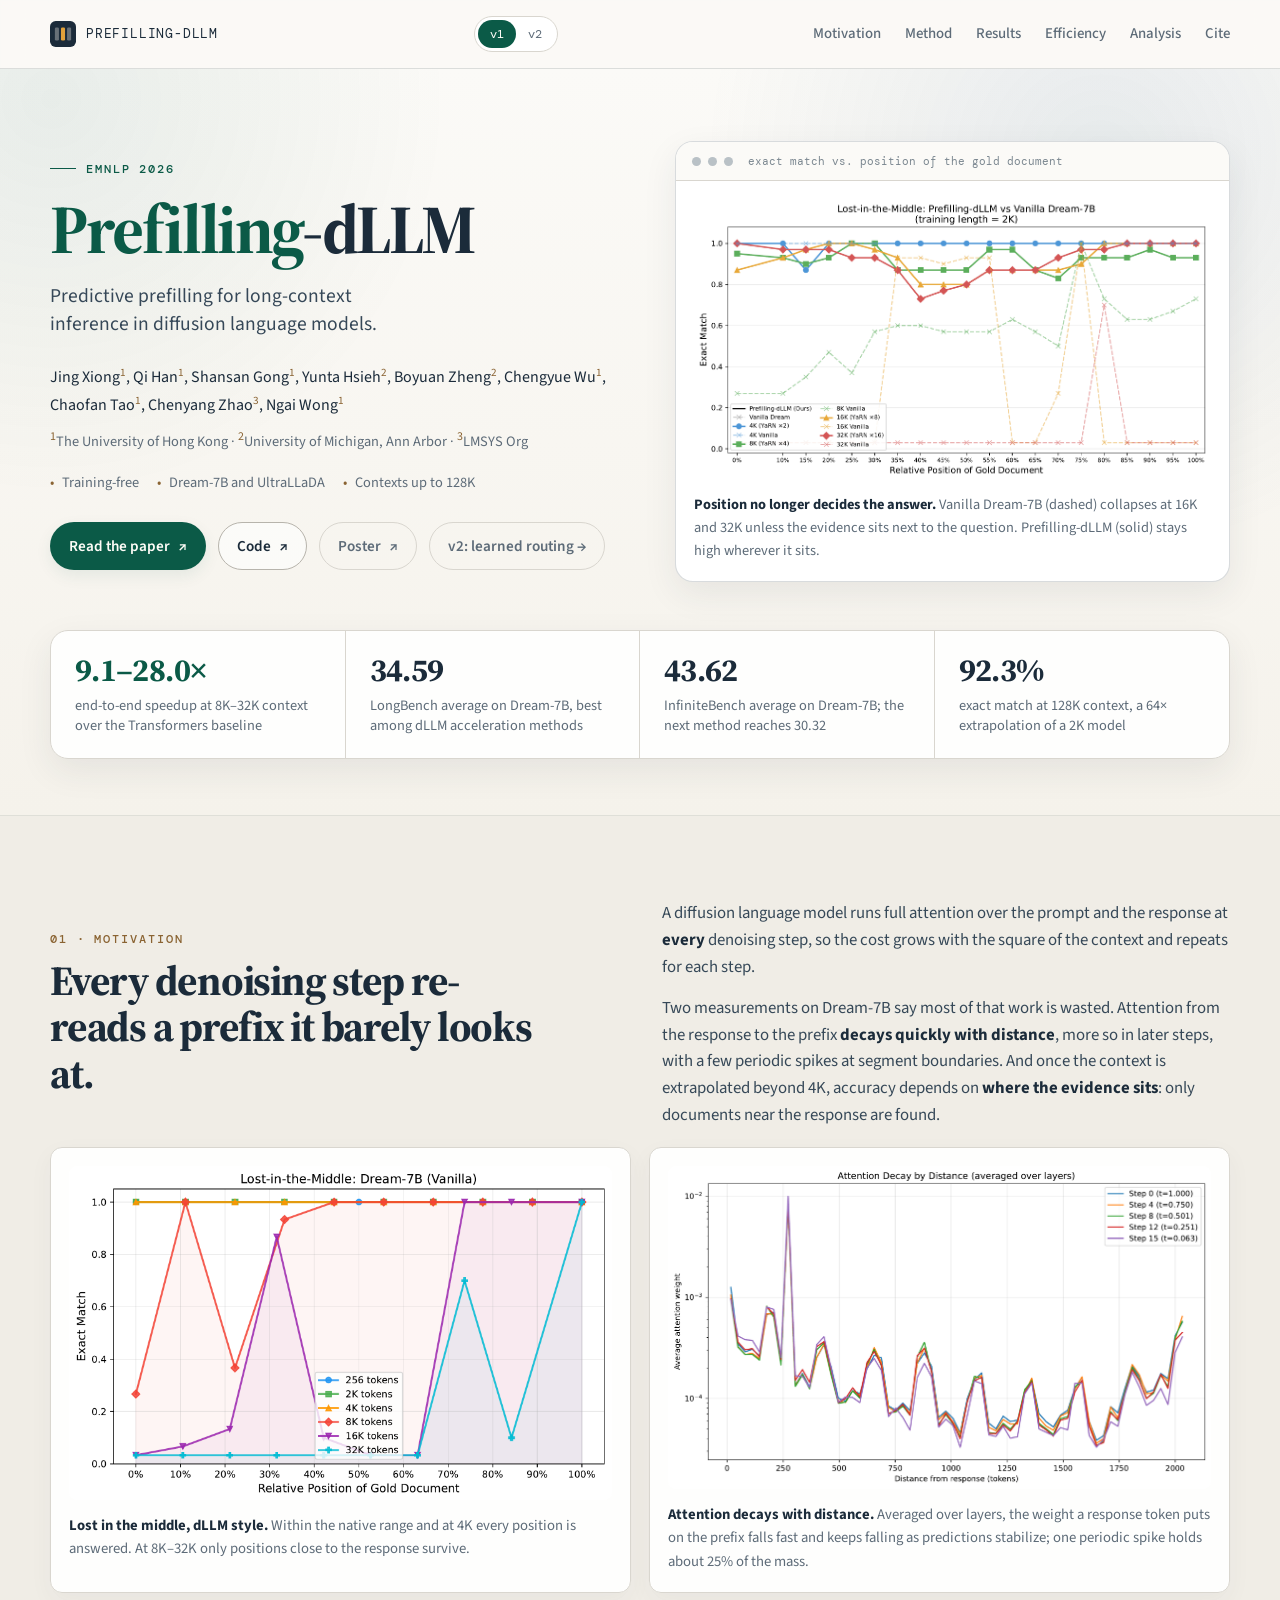
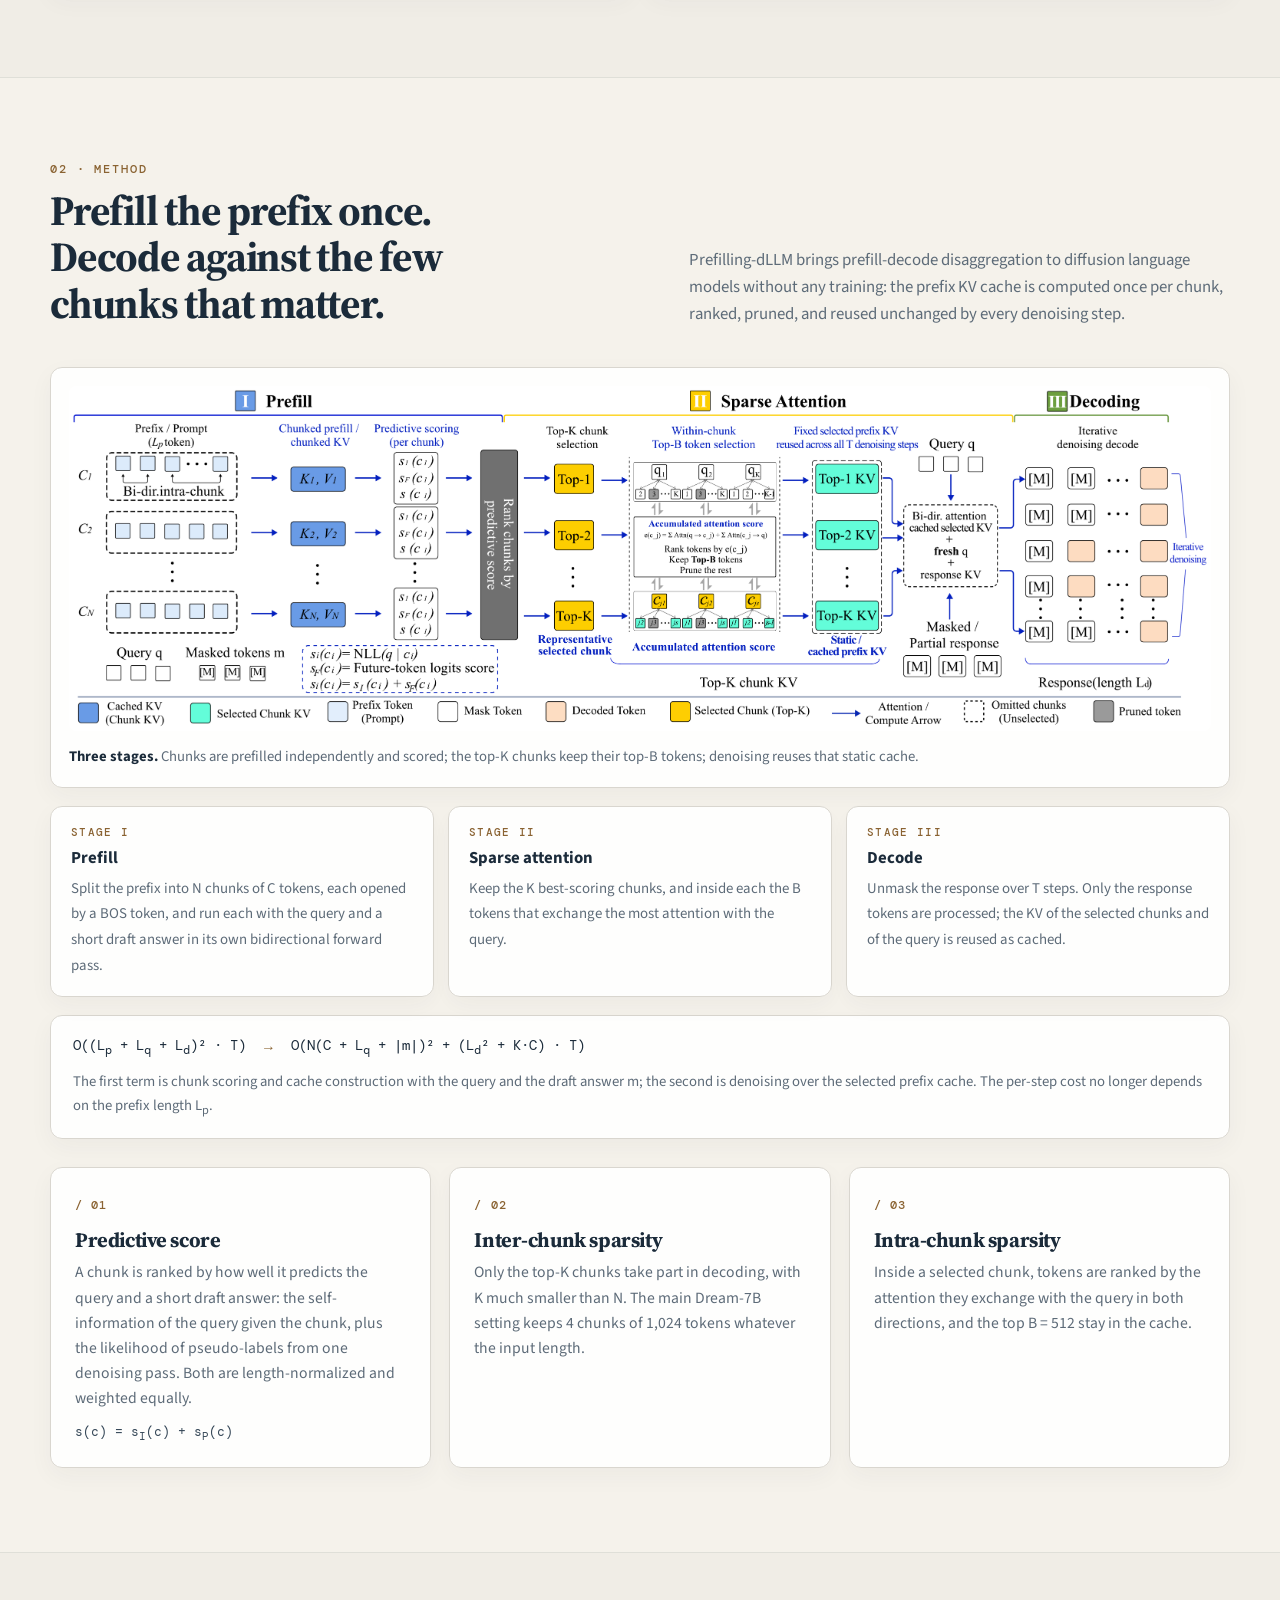
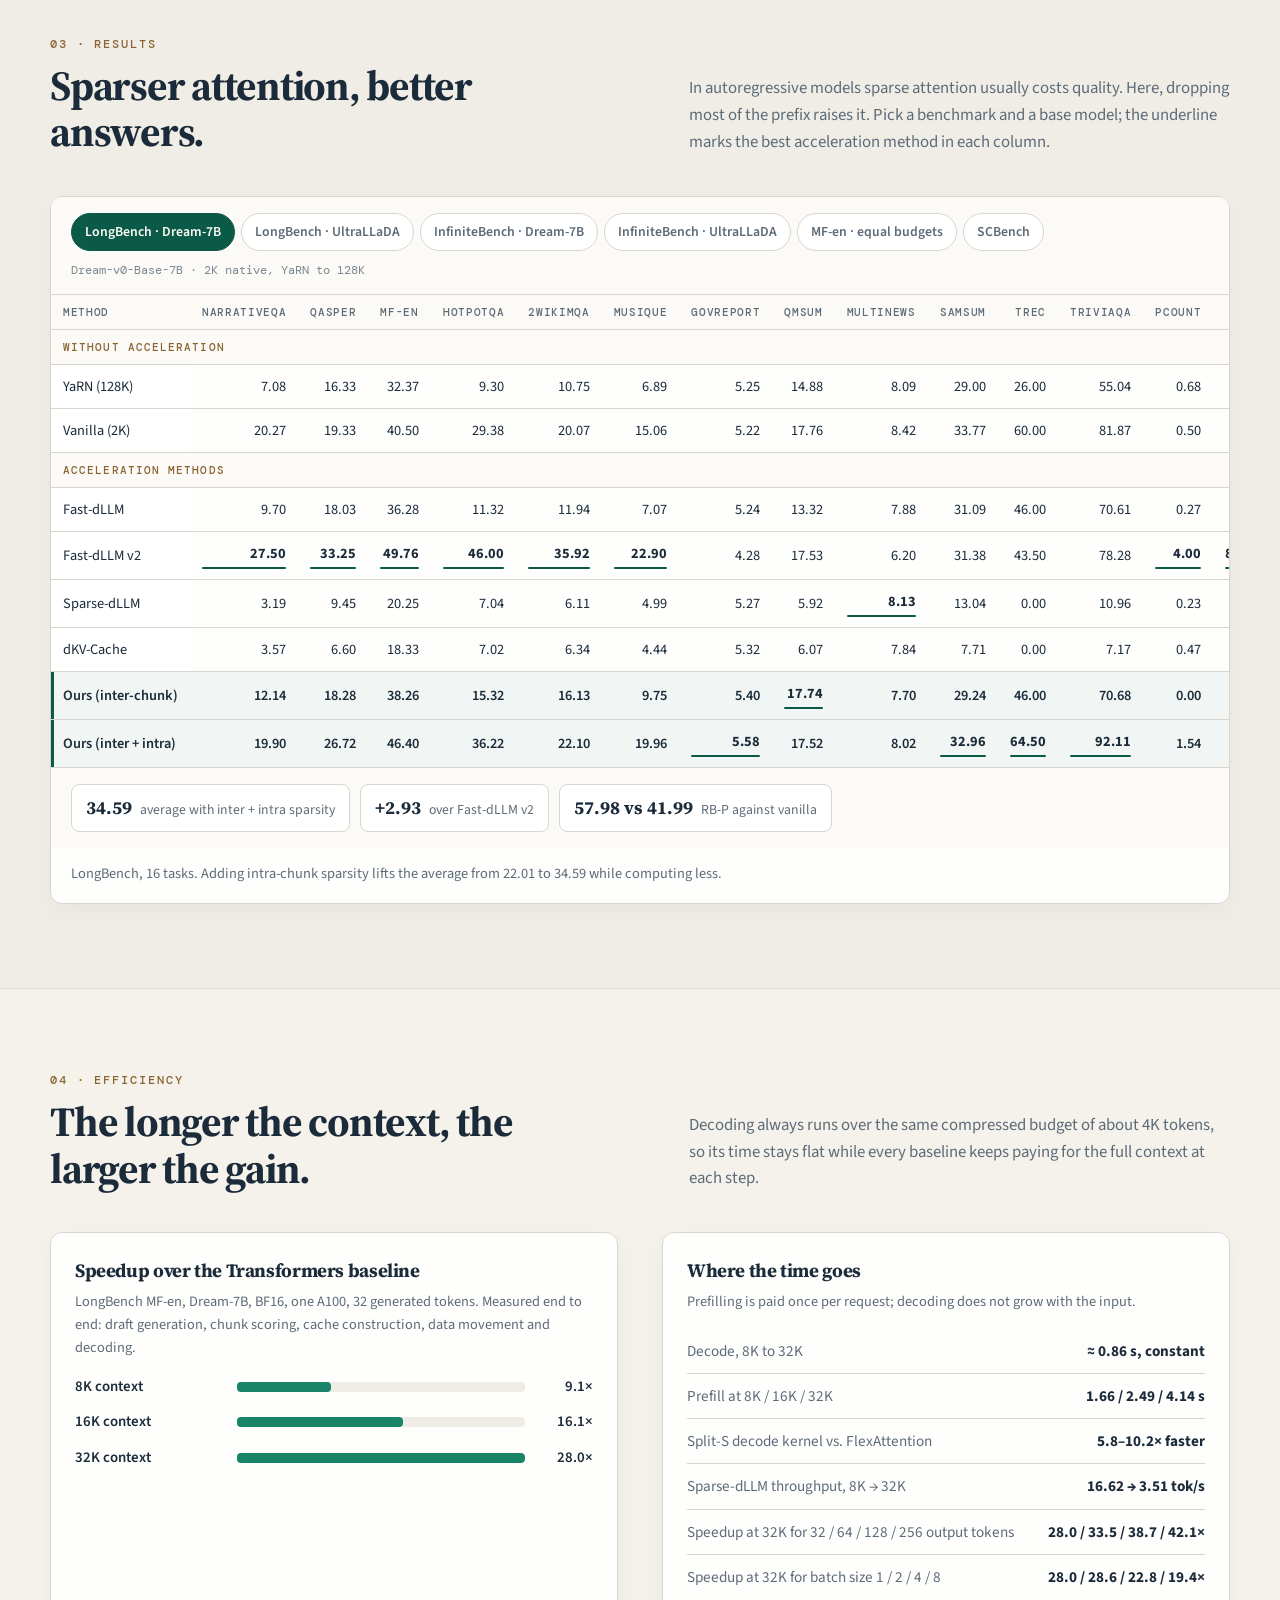
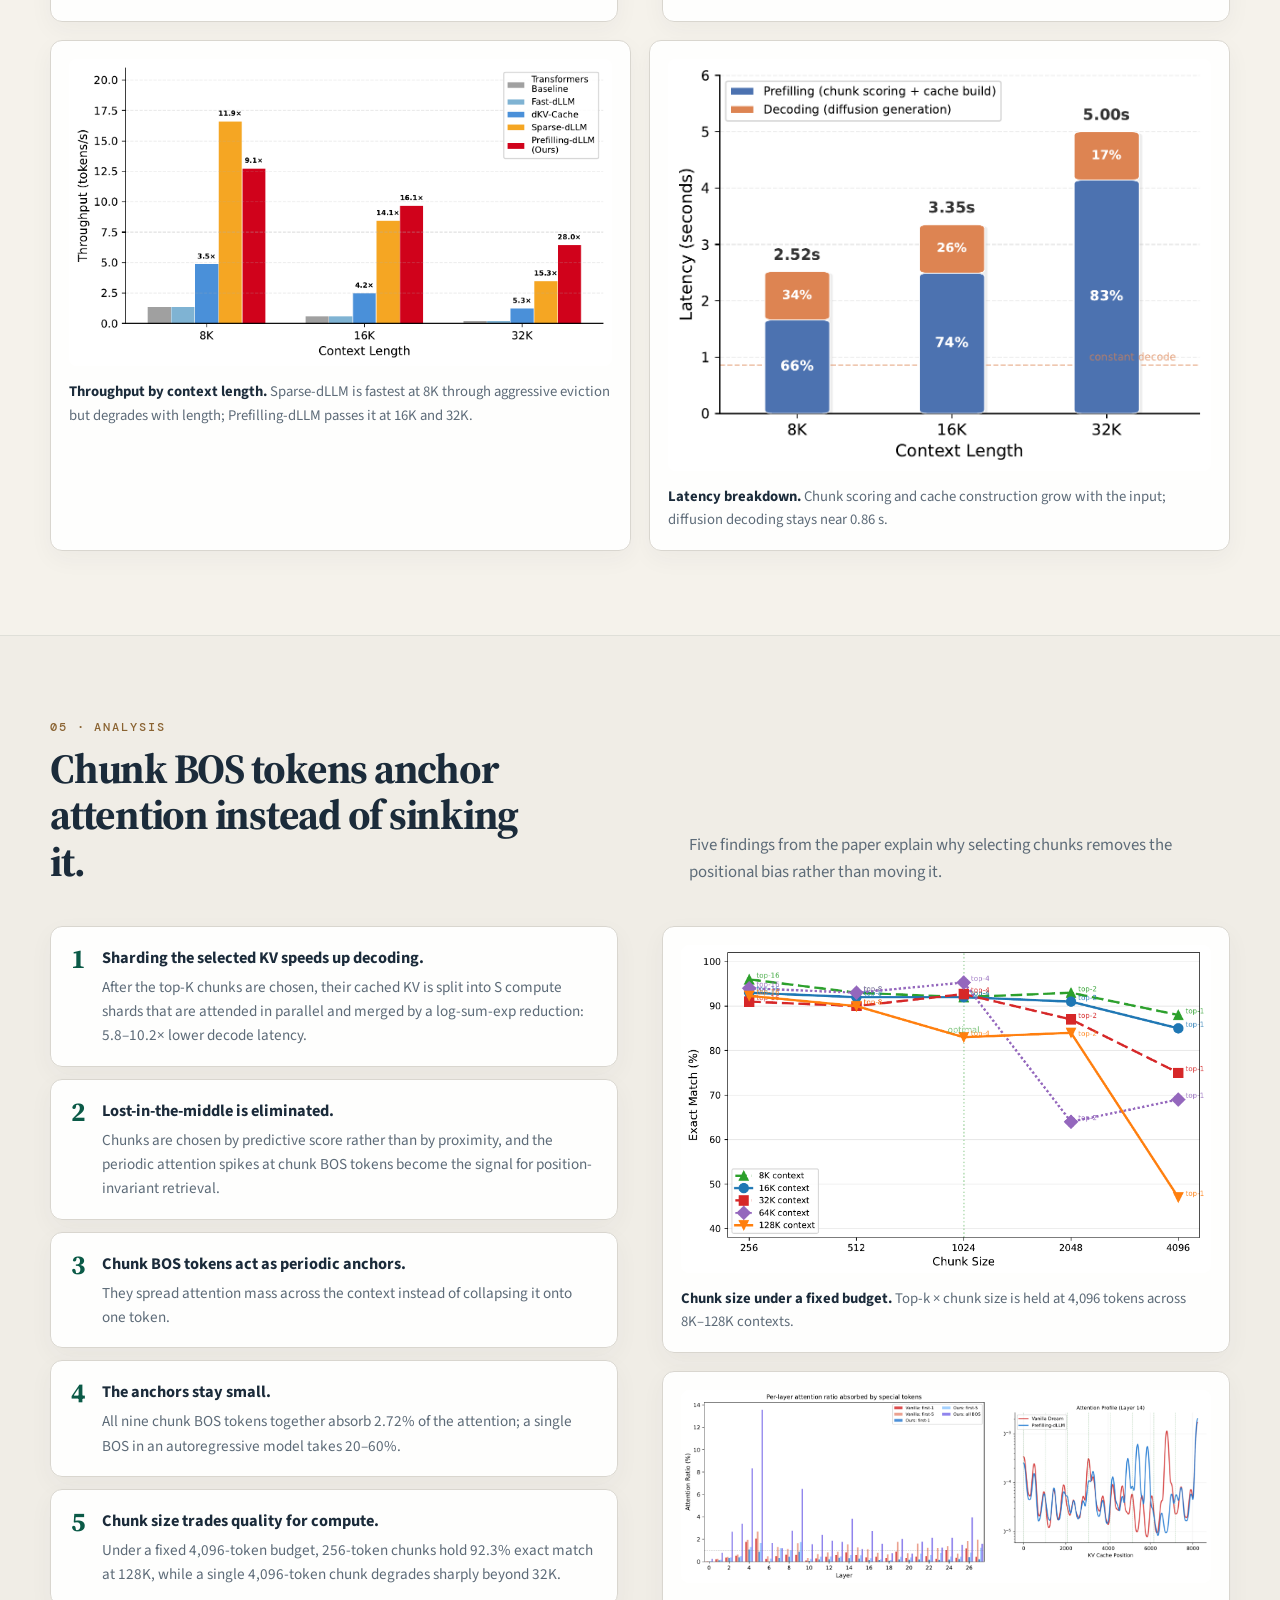
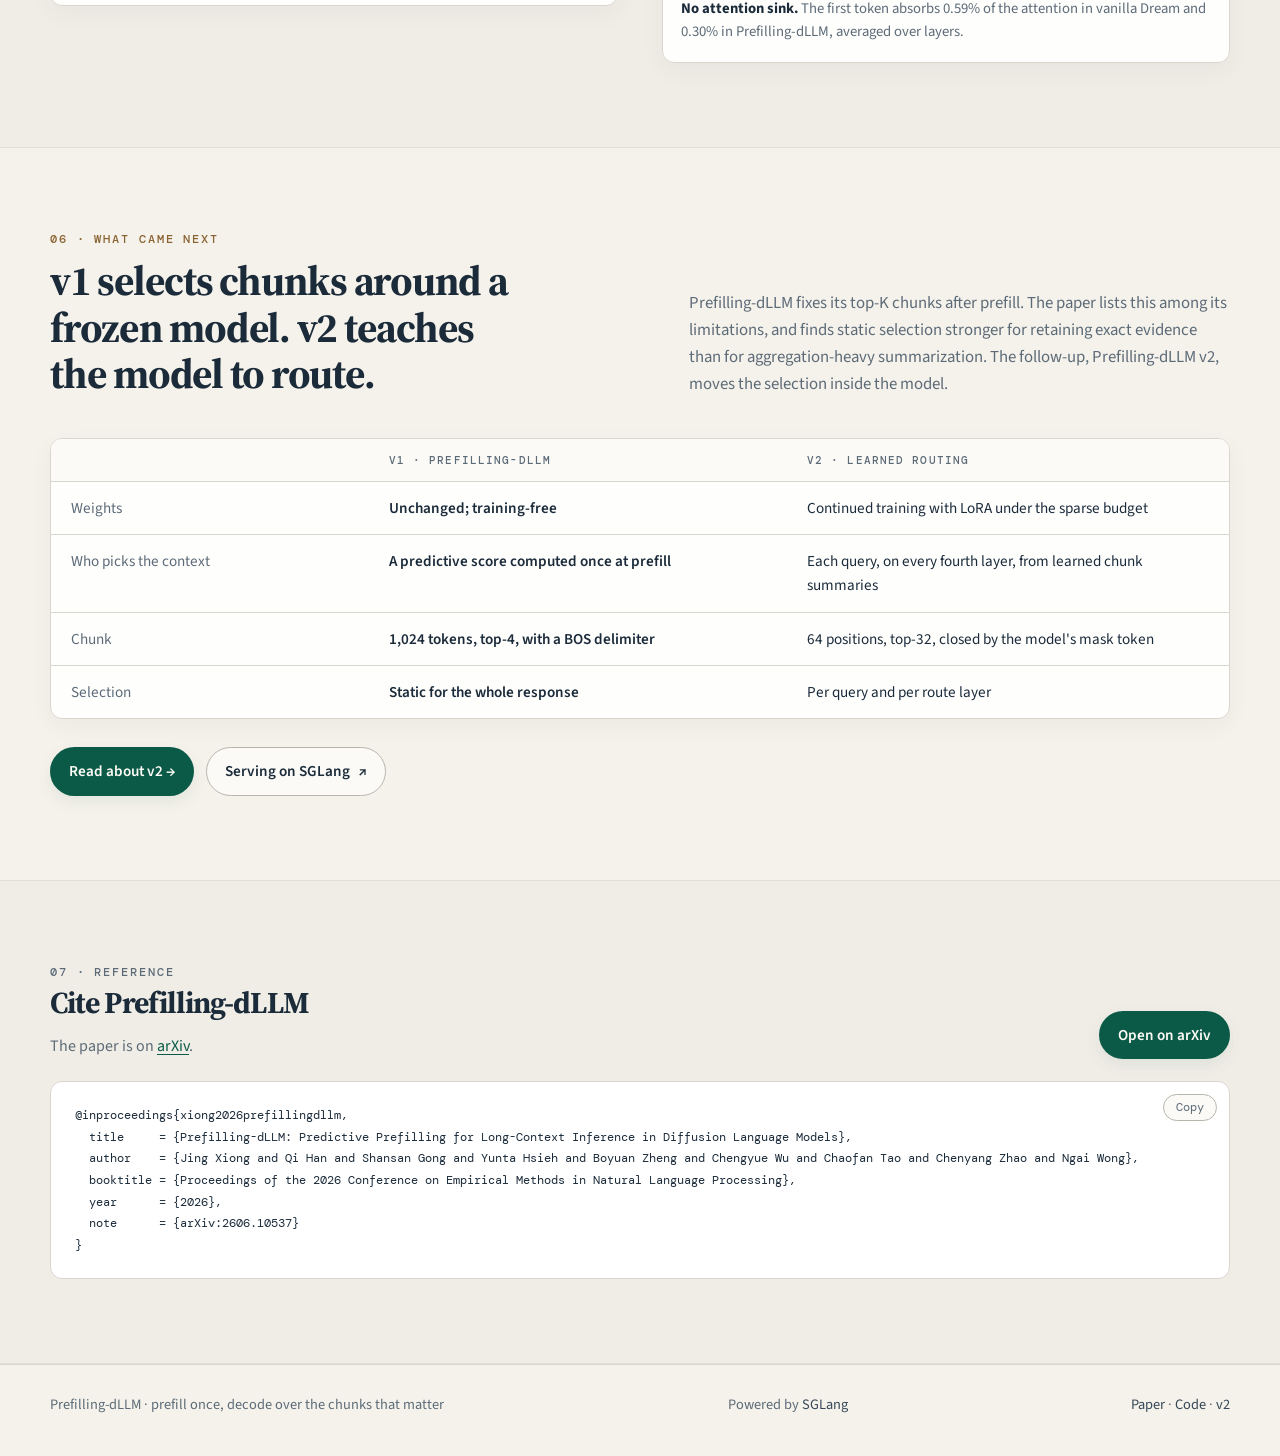
==== commit 3a7178d4: "Align the v2 page with the preprint and credit SGLang Report both ablation tables at the fixed YaRN " ====
--- a/index.html
+++ b/index.html
@@ -286,6 +286,7 @@
   <footer class="footer">
     <div class="footer-inner">
       <span>Prefilling-dLLM · prefill once, decode over the chunks that matter</span>
+      <span>Powered by <a href="https://github.com/sgl-project/sglang" target="_blank" rel="noopener noreferrer">SGLang</a></span>
       <span><a href="https://arxiv.org/abs/2606.10537" target="_blank" rel="noopener noreferrer">Paper</a> · <a href="https://github.com/menik1126/Prefilling-dLLM" target="_blank" rel="noopener noreferrer">Code</a> · <a href="./v2/">v2</a></span>
     </div>
   </footer>
